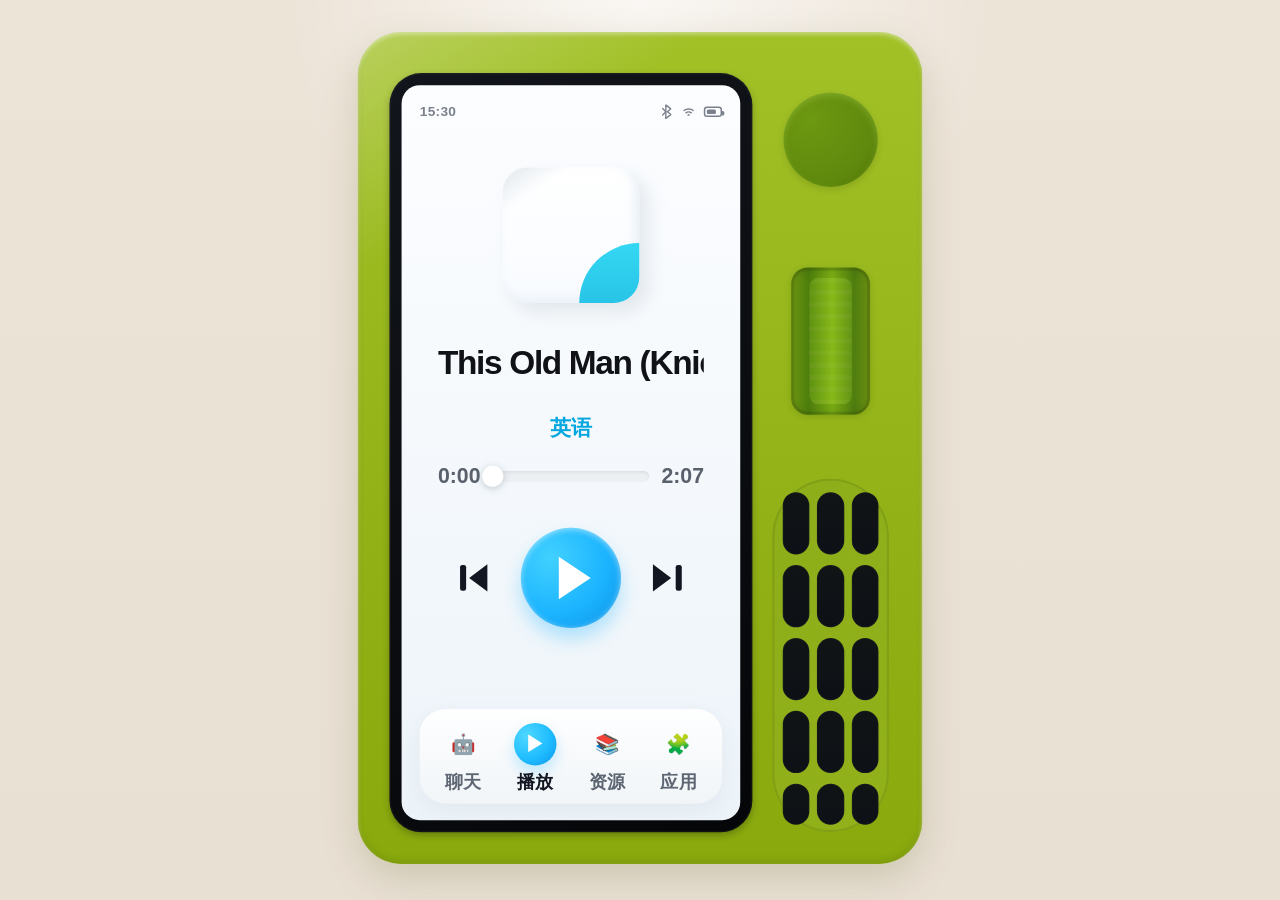
==== index.html @ 91a4bfaa "Initial static demo site" ====
<!DOCTYPE html>
<html lang="zh-CN">
  <head>
    <meta charset="UTF-8" />
    <meta name="viewport" content="width=device-width, initial-scale=1.0" />
    <title>熏听机交互原型</title>
    <link rel="stylesheet" href="./styles.css" />
  </head>
  <body>
    <main class="page-shell">
      <section class="scene">
        <div class="device-stage" id="deviceStage">
          <div class="device" id="deviceFrame" aria-label="熏听机硬件原型">
            <div class="screen-bezel">
              <div class="screen">
                <header class="status-bar" aria-label="设备状态栏">
                  <div class="status-group left">
                    <span class="status-time">15:30</span>
                  </div>
                  <div class="status-group right">
                    <span class="status-icon status-bluetooth" aria-hidden="true">
                      <svg viewBox="0 0 16 20" role="presentation" focusable="false">
                        <path d="M6 1 L12.5 6.2 L8.2 10 L12.5 13.8 L6 19 Z" />
                        <path d="M6 10 L1.8 5.8" />
                        <path d="M6 10 L1.8 14.2" />
                      </svg>
                    </span>
                    <span class="status-icon status-wifi" aria-hidden="true">
                      <svg viewBox="0 0 16 20" role="presentation" focusable="false">
                        <path d="M2 8.5 C5 5.8 11 5.8 14 8.5" />
                        <path d="M4.5 11.5 C6.3 9.9 9.7 9.9 11.5 11.5" />
                        <path d="M7.2 14.4 C7.7 14.0 8.3 14.0 8.8 14.4" />
                      </svg>
                    </span>
                    <span class="status-icon status-battery" aria-hidden="true">
                      <span class="battery-level"></span>
                    </span>
                  </div>
                </header>
                <span id="lockState" hidden aria-hidden="true"></span>
                <span id="volumeState" hidden aria-hidden="true"></span>

                <section class="app-page is-active" data-page="play">
                  <button class="play-back-btn" id="playBackBtn" aria-label="返回上一页" hidden>‹</button>
                  <div class="album-card">
                    <div class="album-art">
                      <span class="album-accent"></span>
                    </div>
                    <div class="track-title-window" id="trackTitleWindow">
                      <div class="track-title-rail" id="trackTitleRail">
                        <h1 class="track-title" id="trackTitle">Disney Children's Favorites Songs Vol. 1</h1>
                      </div>
                    </div>
                    <p class="album-lang" id="trackLang">英语</p>
                  </div>

                  <div class="progress-wrap">
                    <span id="currentTime">0:42</span>
                    <div class="progress-track" id="progressTrack" aria-label="播放进度">
                      <div class="progress-fill" id="progressFill"></div>
                      <button class="progress-thumb" id="progressThumb" aria-label="调整进度"></button>
                    </div>
                    <span id="totalTime">3:45</span>
                  </div>

                  <div class="playback-controls">
                    <button class="icon-btn" id="prevBtn" aria-label="上一首">
                      <span></span>
                    </button>
                    <button class="play-btn" id="playBtn" aria-label="播放或暂停">
                      <span class="play-icon"></span>
                    </button>
                    <button class="icon-btn next" id="nextBtn" aria-label="下一首">
                      <span></span>
                    </button>
                  </div>
                </section>

                <section class="app-page" data-page="chat">
                  <div class="panel-card chat-card">
                    <div class="robot-badge">AI</div>
                    <h2>聊天陪伴</h2>
                    <p>按下右上角旋钮可一键锁定儿童操作，家长可以通过聊天页快速下发播放指令。</p>
                    <div class="chat-bubbles">
                      <div class="bubble is-user">播放英文儿歌</div>
                      <div class="bubble is-ai">已切换到英语磨耳朵歌单。</div>
                      <div class="bubble is-user">音量降低一点</div>
                      <div class="bubble is-ai">音量已调整到 68%。</div>
                    </div>
                  </div>
                </section>

                <section class="app-page" data-page="resource">
                  <div class="resource-page">
                    <div class="resource-page-inner">
                      <header class="resource-header">
                        <button class="resource-search resource-search-trigger" id="resourceSearchTrigger" aria-label="进入搜索资源页面">
                          <span class="resource-search-icon">⌕</span>
                          <span class="resource-search-placeholder">搜索资源名称</span>
                        </button>
                      </header>

                      <div class="resource-tabs">
                        <button class="resource-tab" data-resource-tab="general">通识</button>
                        <button class="resource-tab is-active" data-resource-tab="english">英语</button>
                      </div>

                      <div class="resource-filters">
                        <div class="resource-age-picker">
                          <button class="resource-filter age" id="ageFilterBtn">3-6岁▼</button>
                          <div class="age-dropdown" id="ageDropdown">
                            <button class="age-option" data-age-range="0-3岁">0-3岁</button>
                            <button class="age-option is-active" data-age-range="3-6岁">3-6岁</button>
                            <button class="age-option" data-age-range="6-9岁">6-9岁</button>
                            <button class="age-option" data-age-range="9-12岁">9-12岁</button>
                            <button class="age-option" data-age-range="12岁以上">12岁以上</button>
                          </div>
                        </div>
                        <button class="resource-filter discover" id="discoverFilterBtn">✧ 筛选发现</button>
                      </div>

                      <div class="resource-grid" id="resourceGrid"></div>
                    </div>
                    <section class="filter-sheet" id="filterSheet" aria-label="高级筛选页面">
                      <header class="filter-sheet-header">
                        <button class="filter-back" id="filterBackBtn" aria-label="返回资源页">‹</button>
                        <h3>高级筛选</h3>
                      </header>
                      <div class="filter-sheet-body">
                        <div class="filter-group-tabs" id="filterGroupTabs"></div>
                        <div class="filter-options-panel">
                          <h4 id="filterGroupTitle">时长</h4>
                          <div class="filter-option-list" id="filterOptionList"></div>
                        </div>
                      </div>
                      <button class="filter-confirm-btn" id="filterConfirmBtn">确定筛选</button>
                    </section>
                    <section class="filter-results-page" id="filterResultsPage" aria-label="筛选结果页面">
                      <header class="filter-results-header">
                        <button class="filter-back" id="filterResultsBackBtn" aria-label="返回高级筛选">‹</button>
                        <h3>筛选结果</h3>
                      </header>
                      <div class="filter-results-tags" id="filterResultsTags"></div>
                      <div class="resource-grid filter-results-grid" id="filterResultsGrid"></div>
                    </section>
                  </div>
                </section>

                <section class="app-page" data-page="resource-search">
                  <div class="resource-search-page">
                    <header class="resource-search-header">
                      <button class="detail-back-btn" id="searchPageBackBtn" aria-label="退出搜索">‹</button>
                      <label class="resource-search search-page-field" id="searchFieldBtn" aria-label="点击输入搜索内容">
                        <span class="resource-search-icon">⌕</span>
                        <input
                          type="text"
                          id="resourceSearchInput"
                          class="resource-search-input"
                          placeholder="搜索资源名称"
                          autocomplete="off"
                        />
                      </label>
                    </header>

                    <div class="search-results-head">
                      <div class="search-results-meta" id="searchResultsMeta">请输入资源关键词后点击搜索</div>
                      <button class="search-history-clear" id="searchHistoryClearBtn" aria-label="清空搜索历史">🗑</button>
                    </div>
                    <div class="search-history" id="searchHistoryList"></div>
                    <div class="resource-grid search-results-grid" id="searchResultsGrid"></div>

                    <div class="search-keyboard" id="searchKeyboard" hidden>
                      <div class="keyboard-top">
                        <div class="keyboard-row">
                          <button class="keyboard-key" data-key="q">q</button>
                          <button class="keyboard-key" data-key="w">w</button>
                          <button class="keyboard-key" data-key="e">e</button>
                          <button class="keyboard-key" data-key="r">r</button>
                          <button class="keyboard-key" data-key="t">t</button>
                          <button class="keyboard-key" data-key="y">y</button>
                          <button class="keyboard-key" data-key="u">u</button>
                          <button class="keyboard-key" data-key="i">i</button>
                          <button class="keyboard-key" data-key="o">o</button>
                          <button class="keyboard-key" data-key="p">p</button>
                        </div>
                        <div class="keyboard-row">
                          <button class="keyboard-key" data-key="a">a</button>
                          <button class="keyboard-key" data-key="s">s</button>
                          <button class="keyboard-key" data-key="d">d</button>
                          <button class="keyboard-key" data-key="f">f</button>
                          <button class="keyboard-key" data-key="g">g</button>
                          <button class="keyboard-key" data-key="h">h</button>
                          <button class="keyboard-key" data-key="j">j</button>
                          <button class="keyboard-key" data-key="k">k</button>
                          <button class="keyboard-key" data-key="l">l</button>
                        </div>
                        <div class="keyboard-row">
                          <button class="keyboard-key wide" data-key="z">z</button>
                          <button class="keyboard-key" data-key="x">x</button>
                          <button class="keyboard-key" data-key="c">c</button>
                          <button class="keyboard-key" data-key="v">v</button>
                          <button class="keyboard-key" data-key="b">b</button>
                          <button class="keyboard-key" data-key="n">n</button>
                          <button class="keyboard-key" data-key="m">m</button>
                          <button class="keyboard-key action" data-key="backspace">⌫</button>
                        </div>
                      </div>
                      <div class="keyboard-bottom">
                        <div class="keyboard-row bottom">
                          <button class="keyboard-key action wide" data-key="space">空格</button>
                          <button class="keyboard-key search-action" id="searchSubmitBtn">搜索</button>
                        </div>
                      </div>
                    </div>
                  </div>
                </section>

                <section class="app-page" data-page="album-detail">
                  <div class="album-detail-page">
                    <header class="album-detail-header">
                      <button class="detail-back-btn" id="detailBackBtn" aria-label="返回资源列表">‹</button>
                      <div class="album-detail-heading">
                        <p class="album-detail-eyebrow">资源详情</p>
                        <h2 id="detailAlbumTitle">专辑名称</h2>
                      </div>
                    </header>

                    <div class="album-detail-hero">
                      <div class="album-detail-cover" id="detailAlbumCover">
                        <span class="tile-accent"></span>
                      </div>
                      <div class="album-detail-summary">
                        <p class="album-detail-desc" id="detailAlbumDesc">专辑简介</p>
                        <button class="album-detail-expand" id="detailDescExpandBtn" aria-label="展开完整介绍">▾</button>
                      </div>
                    </div>

                    <div class="album-detail-tags" id="detailAlbumTags"></div>

                    <div class="album-detail-desc-modal" id="detailDescModal" hidden>
                      <div class="album-detail-desc-card">
                        <h3>完整介绍</h3>
                        <p class="album-detail-desc-full" id="detailAlbumDescFull">专辑简介</p>
                        <div class="album-detail-desc-actions">
                          <button class="album-detail-collapse" id="detailDescCollapseBtn">收起</button>
                        </div>
                      </div>
                    </div>

                    <div class="lesson-section">
                      <div class="lesson-section-head">
                        <h3>课时列表</h3>
                        <span id="detailLessonCount">0 节</span>
                      </div>
                      <div class="lesson-list" id="lessonList"></div>
                    </div>
                  </div>
                </section>

                <section class="app-page" data-page="apps">
                  <div class="panel-card app-grid-card">
                    <h2>应用中心</h2>
                    <div class="app-grid">
                      <article>
                        <strong>定时关闭</strong>
                        <span>睡前 30 分钟</span>
                      </article>
                      <article>
                        <strong>蓝牙</strong>
                        <span>已连接耳机</span>
                      </article>
                      <article>
                        <strong>护耳模式</strong>
                        <span>最高 70% 音量</span>
                      </article>
                      <article>
                        <strong>学习计划</strong>
                        <span>今日已完成 24 分钟</span>
                      </article>
                    </div>
                  </div>
                </section>

                <section class="lock-layer" id="lockLayer" aria-label="童锁模式" hidden>
                  <div class="lock-home" id="lockHome">
                    <div class="lock-time-block">
                      <p class="lock-clock" id="lockClock">18:54</p>
                      <p class="lock-date" id="lockDate">03/30 周一</p>
                    </div>
                    <div class="lock-track-block">
                      <p class="lock-track-label">正在熏听</p>
                      <h2 class="lock-track-title" id="lockTrackTitle">Disney Children's Favorites Songs Vol. 1</h2>
                    </div>
                    <div class="lock-bottom-block" id="lockSwipeZone">
                      <div class="lock-action-row">
                        <button class="lock-action emergency" id="emergencyLockBtn" aria-label="紧急呼叫提示">
                          <span class="lock-action-icon">SOS</span>
                        </button>
                        <div class="lock-center-hint">
                          <span class="lock-chevron">⌃</span>
                          <span class="lock-center-text">熏陶中</span>
                          <span class="lock-center-subtext">家长上滑解锁</span>
                        </div>
                        <button class="lock-action settings" id="settingsLockBtn" aria-label="系统设置提示">
                          <span class="lock-action-icon">⚙</span>
                        </button>
                      </div>
                    </div>
                  </div>

                  <div class="lock-modal" id="lockNoticeModal" hidden>
                    <div class="lock-modal-card">
                      <h3 class="lock-modal-title" id="lockNoticeTitle">提示</h3>
                      <p class="lock-modal-text" id="lockNoticeText">为了避免误触，请长按按钮进入。</p>
                      <button class="lock-modal-btn" id="lockNoticeConfirmBtn">好的</button>
                    </div>
                  </div>

                  <div class="lock-modal" id="unlockGuideModal" hidden>
                    <div class="lock-modal-card">
                      <h3 class="lock-modal-title">提示</h3>
                      <p class="lock-modal-text">为了避免误触，请先完成家长手势解锁。</p>
                      <button class="lock-modal-btn" id="unlockGuideConfirmBtn">好的</button>
                    </div>
                  </div>

                  <div class="gesture-panel" id="gesturePanel" hidden>
                    <div class="gesture-panel-head">
                      <p class="gesture-status" id="gestureStatus">请绘制解锁手势</p>
                    </div>
                    <div class="gesture-grid-wrap" id="gestureGridWrap">
                      <svg class="gesture-lines" id="gestureLines" viewBox="0 0 300 300" preserveAspectRatio="none" aria-hidden="true"></svg>
                      <div class="gesture-grid" id="gestureGrid">
                        <button class="gesture-dot" data-dot="1" aria-label="手势点 1"></button>
                        <button class="gesture-dot" data-dot="2" aria-label="手势点 2"></button>
                        <button class="gesture-dot" data-dot="3" aria-label="手势点 3"></button>
                        <button class="gesture-dot" data-dot="4" aria-label="手势点 4"></button>
                        <button class="gesture-dot" data-dot="5" aria-label="手势点 5"></button>
                        <button class="gesture-dot" data-dot="6" aria-label="手势点 6"></button>
                        <button class="gesture-dot" data-dot="7" aria-label="手势点 7"></button>
                        <button class="gesture-dot" data-dot="8" aria-label="手势点 8"></button>
                        <button class="gesture-dot" data-dot="9" aria-label="手势点 9"></button>
                      </div>
                    </div>
                  </div>

                  <section class="service-page" id="emergencyPage" hidden>
                    <header class="service-page-header">
                      <button class="service-back" data-service-back="home" aria-label="返回童锁主页">‹</button>
                      <h3>紧急服务</h3>
                    </header>
                    <div class="service-list">
                      <button class="service-item emergency-item" id="babyInfoEntry">
                        <span class="service-icon emergency-card">
                          <svg viewBox="0 0 48 48" aria-hidden="true">
                            <rect x="8" y="10" width="32" height="28" rx="5"></rect>
                            <circle cx="18" cy="22" r="4"></circle>
                            <path d="M14 31c1.8-4.3 7.2-4.3 9 0"></path>
                            <path d="M28 18h8"></path>
                            <path d="M28 24h8"></path>
                            <path d="M28 30h6"></path>
                          </svg>
                        </span>
                        <span>宝宝信息卡</span>
                      </button>
                      <button class="service-item emergency-item">
                        <span class="service-icon emergency-siren">
                          <svg viewBox="0 0 48 48" aria-hidden="true">
                            <path d="M16 31.5h16"></path>
                            <path d="M18.5 31.5v-8.5c0-4 2.4-7 5.5-7s5.5 3 5.5 7v8.5"></path>
                            <path d="M21 36c.9 1.4 2 2 3 2s2.1-.6 3-2"></path>
                            <path d="M13 20c1.8-1.7 2.8-3 3.2-4.7"></path>
                            <path d="M35 20c-1.8-1.7-2.8-3-3.2-4.7"></path>
                            <path d="M18 12.5c.8-1.4 1.4-2.5 1.5-4"></path>
                            <path d="M30 12.5c-.8-1.4-1.4-2.5-1.5-4"></path>
                          </svg>
                        </span>
                        <span>播报警报声</span>
                      </button>
                      <button class="service-item emergency-item">
                        <span class="service-icon emergency-sos">
                          <svg viewBox="0 0 48 48" aria-hidden="true">
                            <path d="M15 18c2.3-2.6 5.5-4.1 9-4.1s6.7 1.5 9 4.1"></path>
                            <path d="M11 13c3.3-3.7 7.8-5.8 13-5.8S33.7 9.3 37 13"></path>
                            <path d="M14.5 34h19"></path>
                            <path d="M17.5 29h13"></path>
                            <text x="24" y="31.5" text-anchor="middle">SOS</text>
                          </svg>
                        </span>
                        <span>紧急呼叫</span>
                      </button>
                    </div>
                  </section>

                  <section class="service-page" id="babyInfoPage" hidden>
                    <header class="service-page-header">
                      <button class="service-back" data-service-back="emergency" aria-label="返回紧急服务">‹</button>
                      <h3>宝宝信息卡</h3>
                    </header>
                    <div class="baby-card">
                      <div class="baby-avatar">
                        <span class="baby-hair"></span>
                        <span class="baby-face"></span>
                      </div>
                      <div class="baby-info-list">
                        <div class="baby-info-item">
                          <span class="baby-info-label">宝宝生日</span>
                          <strong>2021/08/16</strong>
                        </div>
                        <div class="baby-info-item">
                          <span class="baby-info-label">家庭住址</span>
                          <strong>上海市浦东新区锦绣路 188 号</strong>
                        </div>
                        <div class="baby-info-item">
                          <span class="baby-info-label">紧急联系人</span>
                          <strong>妈妈 138-0000-1122</strong>
                        </div>
                      </div>
                    </div>
                  </section>

                  <section class="service-page" id="settingsPage" hidden>
                    <header class="service-page-header">
                      <button class="service-back" data-service-back="home" aria-label="返回童锁主页">‹</button>
                      <h3>设置服务</h3>
                    </header>
                    <div class="service-list settings-list">
                      <button class="service-item settings-item">
                        <span class="service-icon settings-wifi is-solid">
                          <svg viewBox="0 0 1171 1024" aria-hidden="true">
                            <path d="M597.61917317 848.20501302q-10.02832031 0-46.73583984-36.9t-36.64248047-46.92919922q0-16.07080078 31.37080078-27.12832031t52.00751953-11.05664063 52.00664063 11.05664063 31.37167969 27.12832031q0 10.02832031-36.64248047 46.92919922t-46.73583985 36.9zM733.19661458 712.11165364q-1.02832031 0-20.05664063-12.53583984t-50.97919921-25.13496094-64.54248047-12.53583984-64.54335938 12.53583984-50.72167968 25.13496094-20.31328125 12.53583984q-9.06503906 0-46.92919922-37.67080078t-37.92832032-46.73583984q0-6.55664063 5.01416016-11.57167969 39.15-38.7 98.42167969-60.75t117-22.11416016 117 22.11416016 98.42167969 60.75q5.01416016 5.01416016 5.01416015 11.57167969 0 9.06416016-37.92919922 46.73583984t-46.92832031 37.67080078z m137.12167969-136.60664062q-5.52832031 0-11.57167969-3.98583985-68.27167969-52.71416016-126.57832031-77.59335937T597.55501302 469.04749349q-42.68583984 0-85.62919922 11.05664062t-74.82832031 26.61503906-57.02167969 31.11416016-39.66416016 26.61416016-15.55664062 11.05664062q-8.55 0-46.22167969-37.67080078t-37.67167969-46.73583984q0-6.04248047 5.01416016-11.05664063 66.27832031-66.27832031 160.71503906-102.98583984t190.86328125-36.64335938 190.86503906 36.64335938 160.71416016 102.98583984q5.01416016 5.01416016 5.01416016 11.05664063 0 9.06416016-37.67167969 46.73583984t-46.22167969 37.67167969z m136.09248047-136.09335938q-5.52832031 0-11.05664063-4.5-89.87167969-78.87832031-186.55664062-118.8T597.61829427 276.19173177 386.44085286 316.11165364 199.88333333 434.91165364q-5.52832031 4.5-11.05664063 4.5-8.55087891 0-46.47919921-37.67080078t-37.92832032-46.73583984q0-6.55664063 5.01416016-11.57167969 93.92167969-93.40751953 223.52167969-144.64248047T597.61917317 147.55501302t264.66416016 51.23583984 223.52167969 144.64248047q5.01416016 5.01416016 5.01416015 11.57167969 0 9.06416016-37.92832031 46.73583984t-46.47919922 37.67080078z"></path>
                          </svg>
                        </span>
                        <span>网络设置</span>
                      </button>
                      <button class="service-item settings-item">
                        <span class="service-icon settings-cellular is-solid">
                          <svg viewBox="0 0 1024 1024" aria-hidden="true">
                            <path d="M796.444444 398.222222v398.222222h-113.777777V0l283.704889 396.288zM225.507556 570.766222L227.555556 227.555556h113.777777v796.444444l-284.444444-453.233778h168.391111zM227.555556 0h113.777777v113.777778H227.555556V0z m568.888888 1024h-113.777777v-113.777778h113.777777v113.777778z"></path>
                          </svg>
                        </span>
                        <span>蜂窝网络</span>
                      </button>
                      <button class="service-item settings-item">
                        <span class="service-icon settings-upgrade is-solid">
                          <svg viewBox="0 0 1024 1024" aria-hidden="true">
                            <path d="M1008.64 513.024H772.096l-6.144 104.448c0 12.288-10.24 22.528-22.528 22.528H280.576c-12.288 0-22.528-10.24-22.528-23.552L256 513.024H16.384l-7.168-6.144c-6.144-5.12-9.216-12.288-9.216-20.48s3.072-15.36 9.216-19.456L491.52 8.192c5.12-5.12 12.288-8.192 20.48-8.192s15.36 3.072 20.48 8.192l483.328 458.752c11.264 10.24 11.264 28.672 0 38.912l-7.168 7.168zM257.024 768c0-34.816 28.672-63.488 63.488-63.488h385.024c34.816 0 63.488 28.672 63.488 63.488 0 34.816-28.672 63.488-63.488 63.488H320.512c-34.816 0-63.488-28.672-63.488-63.488z m62.464 192.512c0-34.816 30.72-63.488 68.608-63.488h245.76c37.888 0 68.608 28.672 68.608 63.488 0 34.816-30.72 63.488-68.608 63.488H389.12c-37.888 0-69.632-28.672-69.632-63.488z"></path>
                          </svg>
                        </span>
                        <span>设备升级</span>
                      </button>
                      <button class="service-item settings-item">
                        <span class="service-icon settings-about is-solid">
                          <svg viewBox="0 0 1024 1024" aria-hidden="true">
                            <path d="M511.957333 85.930667c-235.648 0-426.666667 191.018667-426.666666 426.666666s191.018667 426.666667 426.666666 426.666667 426.666667-191.018667 426.666667-426.666667-191.018667-426.666667-426.666667-426.666666z m0 213.333333a42.666667 42.666667 0 1 1 0 85.333333 42.666667 42.666667 0 0 1 0-85.333333z m-42.666666 128h42.666666a42.069333 42.069333 0 0 1 41.344 50.688l-32 162.645333h33.322667a42.666667 42.666667 0 0 1 0 85.333334h-42.666667c-50.474667 0-85.888-43.818667-75.989333-93.354667l25.301333-122.624c-19.328-4.096-34.645333-19.456-34.645333-40.021333a42.666667 42.666667 0 0 1 42.666667-42.666667z"></path>
                          </svg>
                        </span>
                        <span>关于设备</span>
                      </button>
                      <button class="service-item settings-item">
                        <span class="service-icon settings-support is-solid">
                          <svg viewBox="0 0 1025 1024" aria-hidden="true">
                            <path d="M510.257495 178.265522c-139.235408 0-252.099739 110.566324-252.099739 246.948723 0 136.3784 112.864331 246.944723 252.099739 246.944723 139.231408 0 252.095739-110.566324 252.095739-246.944723C762.298233 288.831846 649.488903 178.265522 510.257495 178.265522L510.257495 178.265522 510.257495 178.265522zM219.135642 520.048524 219.135642 292.026856c-3.191009 0-6.381019 0.111-9.462028 0.389001C261.347766 180.221528 376.395103 102.070299 510.257495 102.070299c133.858392 0 248.959729 78.151229 300.577881 190.345558-3.135009-0.222001-6.270018-0.389001-9.461028-0.389001l0 228.022668c64.270188 0 116.448341-51.05815 116.448341-113.983334 0-42.772125-24.072071-80.001234-59.622175-99.542292C808.149368 165.387485 671.489967 64.055188 510.257495 64.055188c-161.236472 0-297.840873 101.332297-347.948019 242.46771-35.550104 19.485057-59.623175 56.770166-59.623175 99.486291C102.686301 468.990374 154.809454 520.048524 219.135642 520.048524L219.135642 520.048524 219.135642 520.048524zM761.794232 650.771907c-65.893193 60.242176-154.292452 97.133285-251.535737 97.133285-97.077284 0-185.365543-36.724108-251.203736-96.795284C141.261414 710.454081 63.891187 816.207391 63.891187 959.807812l895.752624 0C959.643811 815.92939 880.872581 710.06208 761.794232 650.771907L761.794232 650.771907 761.794232 650.771907zM761.794232 650.771907" />
                          </svg>
                        </span>
                        <span>联系客服</span>
                      </button>
                    </div>
                  </section>
                </section>

                <nav class="bottom-nav" aria-label="底部导航">
                  <button class="nav-item" data-nav="chat">
                    <span class="nav-icon">🤖</span>
                    <span>聊天</span>
                  </button>
                  <button class="nav-item is-active" data-nav="play">
                    <span class="nav-icon play-disc">▶</span>
                    <span>播放</span>
                  </button>
                  <button class="nav-item" data-nav="resource">
                    <span class="nav-icon">📚</span>
                    <span>资源</span>
                  </button>
                  <button class="nav-item" data-nav="apps">
                    <span class="nav-icon">🧩</span>
                    <span>应用</span>
                  </button>
                </nav>
              </div>
            </div>

            <aside class="hardware-strip" aria-label="硬件控制区">
              <button class="hardware-knob" id="lockKnob" aria-label="童锁旋钮"></button>
              <button class="hardware-wheel" id="scrollWheel" aria-label="滚轮切换"></button>
              <div class="speaker">
                <div class="speaker-slot"></div>
                <div class="speaker-slot"></div>
                <div class="speaker-slot"></div>
                <div class="speaker-slot"></div>
                <div class="speaker-slot"></div>
                <div class="speaker-slot"></div>
                <div class="speaker-slot"></div>
                <div class="speaker-slot"></div>
                <div class="speaker-slot"></div>
                <div class="speaker-slot"></div>
                <div class="speaker-slot"></div>
                <div class="speaker-slot"></div>
                <div class="speaker-slot"></div>
                <div class="speaker-slot"></div>
                <div class="speaker-slot"></div>
              </div>
            </aside>
          </div>
        </div>
      </section>
    </main>

    <script src="./catalog-data.js"></script>
    <script src="./cover-manifest.js"></script>
    <script src="./audio-manifest.js"></script>
    <script src="./script.js"></script>
  </body>
</html>
---- styles.css ----
:root {
  --bg: #e9e0d4;
  --shell: #98b820;
  --shell-deep: #73900c;
  --shell-shadow: #7c9411;
  --screen-black: #0f1116;
  --panel: #f5f9fc;
  --text: #101218;
  --muted: #7b818c;
  --line: #dde4ec;
  --blue: #1cb4ff;
  --blue-deep: #0a92e5;
  --tab: #f1f4f7;
}

* {
  box-sizing: border-box;
}

body {
  margin: 0;
  min-height: 100vh;
  display: grid;
  place-items: center;
  background:
    radial-gradient(circle at top, rgba(255, 255, 255, 0.7), transparent 32%),
    linear-gradient(180deg, #ede4d8 0%, var(--bg) 100%);
  font-family: "Avenir Next", "PingFang SC", "Noto Sans SC", sans-serif;
  color: var(--text);
}

.page-shell {
  width: min(100%, 1320px);
  padding: 32px;
}

.scene {
  display: grid;
  place-items: center;
  min-height: calc(100vh - 64px);
}

.device-stage {
  display: flex;
  justify-content: center;
  align-items: flex-start;
  overflow: visible;
}

.device {
  position: relative;
  width: min(88vw, 980px);
  aspect-ratio: 0.89;
  border-radius: 58px;
  background:
    linear-gradient(145deg, rgba(255, 255, 255, 0.25), transparent 20%),
    linear-gradient(180deg, #a2c127 0%, #91b116 60%, #89a90d 100%);
  box-shadow:
    inset 0 3px 6px rgba(255, 255, 255, 0.45),
    inset 0 -5px 8px rgba(64, 83, 7, 0.18),
    0 18px 50px rgba(88, 96, 33, 0.2);
  display: grid;
  grid-template-columns: minmax(0, 1fr) 158px;
  gap: 24px;
  padding: 54px 42px 42px 42px;
  transform-origin: top center;
}

.screen-bezel {
  border-radius: 42px;
  background:
    linear-gradient(145deg, #12151b 0%, #050608 100%);
  padding: 16px;
  box-shadow:
    inset 0 0 0 2px rgba(255, 255, 255, 0.04),
    0 4px 10px rgba(0, 0, 0, 0.25);
}

.screen {
  position: relative;
  overflow: hidden;
  height: 100%;
  border-radius: 24px;
  background: linear-gradient(180deg, #fcfdff 0%, #edf4f9 100%);
  padding: 0;
}

.status-bar {
  position: absolute;
  left: 24px;
  right: 24px;
  top: 24px;
  z-index: 3;
  display: flex;
  justify-content: space-between;
  align-items: center;
  font-size: 20px;
}

.status-group {
  display: flex;
  align-items: center;
  gap: 12px;
}

.status-time {
  color: #7b818c;
  font-size: 18px;
  font-weight: 700;
  letter-spacing: 0.02em;
}

.status-icon {
  position: relative;
  display: inline-block;
  color: #7b818c;
}

.status-wifi {
  width: 16px;
  height: 20px;
}

.status-wifi svg {
  position: absolute;
  inset: 0;
  width: 100%;
  height: 100%;
}

.status-wifi path {
  fill: none;
  stroke: currentColor;
  stroke-width: 1.8;
  stroke-linecap: round;
  stroke-linejoin: round;
}

.status-bluetooth {
  width: 16px;
  height: 20px;
}

.status-bluetooth svg {
  position: absolute;
  inset: 0;
  width: 100%;
  height: 100%;
}

.status-bluetooth path {
  fill: none;
  stroke: currentColor;
  stroke-width: 1.8;
  stroke-linecap: round;
  stroke-linejoin: round;
}

.status-battery {
  width: 24px;
  height: 14px;
  border-radius: 4px;
  border: 2px solid currentColor;
}

.status-battery::after {
  content: "";
  position: absolute;
  right: -5px;
  top: 4px;
  width: 3px;
  height: 6px;
  border-radius: 0 2px 2px 0;
  background: currentColor;
}

.battery-level {
  position: absolute;
  left: 2px;
  top: 2px;
  width: 12px;
  height: 6px;
  border-radius: 2px;
  background: currentColor;
}

.app-page {
  position: absolute;
  left: 24px;
  right: 24px;
  top: 90px;
  bottom: 126px;
  display: none;
  height: auto;
  overflow: hidden;
}

.app-page.is-active {
  display: block;
}

.app-page[data-page="resource-search"] {
  left: 0;
  right: 0;
  bottom: 0;
}

.lock-layer {
  position: absolute;
  inset: 0;
  z-index: 7;
  background: linear-gradient(180deg, #fcfdff 0%, #edf4f9 100%);
}

.lock-layer [hidden] {
  display: none !important;
}

.lock-home,
.gesture-panel {
  position: absolute;
  left: 24px;
  right: 24px;
  top: 90px;
  bottom: 24px;
}

.lock-home {
  display: grid;
  grid-template-rows: 40% 30% 30%;
  text-align: center;
}

.lock-time-block,
.lock-track-block,
.lock-bottom-block {
  display: flex;
  align-items: center;
  justify-content: center;
  flex-direction: column;
}

.lock-clock {
  margin: 0;
  font-size: 92px;
  line-height: 1;
  font-weight: 800;
  letter-spacing: -0.05em;
}

.lock-date {
  margin: 12px 0 0;
  font-size: 34px;
  font-weight: 700;
  color: #5c6572;
}

.lock-track-label {
  margin: 0 0 12px;
  font-size: 24px;
  color: #7b818c;
  font-weight: 700;
}

.lock-track-title {
  margin: 0;
  width: 80%;
  font-size: 38px;
  line-height: 1.18;
  font-weight: 800;
  letter-spacing: -0.04em;
}

.lock-bottom-block {
  justify-content: flex-end;
  padding-bottom: 34px;
}

.lock-action-row {
  width: 100%;
  display: grid;
  grid-template-columns: 112px 1fr 112px;
  align-items: end;
}

.lock-action {
  width: 100px;
  height: 100px;
  border: 0;
  border-radius: 50%;
  justify-self: center;
  display: grid;
  place-items: center;
  box-shadow: 0 12px 24px rgba(143, 157, 176, 0.24);
}

.lock-action.emergency {
  background: radial-gradient(circle at 35% 35%, #ff6d6d 0%, #ff4646 70%, #d93232 100%);
  color: #fff;
}

.lock-action.settings {
  background: radial-gradient(circle at 35% 35%, #f1f5ff 0%, #dfe8ff 72%, #cfd9ff 100%);
  color: #6880b5;
}

.lock-action-icon {
  font-size: 44px;
  font-weight: 900;
  line-height: 1;
}

.lock-action.emergency .lock-action-icon {
  font-size: 30px;
  letter-spacing: 0.04em;
}

.lock-center-hint {
  display: flex;
  flex-direction: column;
  align-items: center;
  justify-content: flex-end;
  gap: 4px;
  padding-bottom: 8px;
}

.lock-chevron {
  font-size: 34px;
  line-height: 1;
  color: #788392;
}

.lock-center-text {
  font-size: 28px;
  font-weight: 800;
}

.lock-center-subtext {
  font-size: 18px;
  color: #7b818c;
  font-weight: 700;
}

.lock-modal {
  position: absolute;
  inset: 0;
  z-index: 8;
  display: grid;
  place-items: center;
  background: rgba(245, 249, 252, 0.84);
  padding: 90px 32px 32px;
}

.lock-modal-card {
  width: 100%;
  border-radius: 34px;
  background: linear-gradient(180deg, rgba(255, 255, 255, 0.98), rgba(242, 246, 250, 0.98));
  box-shadow:
    0 18px 36px rgba(158, 171, 186, 0.26),
    inset 0 1px 0 rgba(255, 255, 255, 0.95);
  padding: 38px 28px 28px;
  text-align: center;
}

.lock-modal-title {
  margin: 0 0 18px;
  font-size: 40px;
  font-weight: 800;
}

.lock-modal-text {
  margin: 0;
  font-size: 28px;
  line-height: 1.45;
  font-weight: 700;
  color: #1e2430;
}

.lock-modal-btn {
  margin-top: 28px;
  width: 100%;
  height: 76px;
  border: 0;
  border-radius: 999px;
  background: linear-gradient(180deg, #f4e018 0%, #e0c500 100%);
  color: #121920;
  font-family: inherit;
  font-size: 34px;
  font-weight: 900;
  box-shadow: 0 12px 20px rgba(217, 190, 42, 0.26);
}

.gesture-panel {
  z-index: 8;
  display: grid;
  grid-template-rows: auto 1fr;
  align-items: center;
  justify-items: center;
}

.gesture-panel-head {
  padding-top: 12px;
}

.gesture-status {
  margin: 0;
  min-height: 50px;
  font-size: 34px;
  font-weight: 800;
  color: #1f2731;
}

.gesture-status.is-error {
  color: #ea4040;
}

.gesture-status.is-success {
  color: #2ea857;
}

.gesture-grid-wrap {
  position: relative;
  width: 84%;
  aspect-ratio: 1;
  touch-action: none;
}

.gesture-lines {
  position: absolute;
  inset: 0;
  width: 100%;
  height: 100%;
  pointer-events: none;
}

.gesture-lines polyline {
  fill: none;
  stroke: #2a8de9;
  stroke-width: 10;
  stroke-linecap: round;
  stroke-linejoin: round;
}

.gesture-grid-wrap.is-error .gesture-lines polyline {
  stroke: #ea4040;
}

.gesture-grid-wrap.is-success .gesture-lines polyline {
  stroke: #2ea857;
}

.gesture-grid {
  position: absolute;
  inset: 0;
  display: grid;
  grid-template-columns: repeat(3, 1fr);
  gap: 16%;
  padding: 8%;
  touch-action: none;
}

.gesture-dot {
  width: 100%;
  aspect-ratio: 1;
  border-radius: 50%;
  border: 18px solid #2d3956;
  background: #f5f9ff;
  box-shadow: inset 0 0 0 6px rgba(255, 255, 255, 0.45);
}

.gesture-dot.is-active {
  border-color: #2a8de9;
  background: #dfefff;
}

.gesture-grid-wrap.is-error .gesture-dot.is-active {
  border-color: #ea4040;
  background: #ffe0e0;
}

.gesture-grid-wrap.is-success .gesture-dot.is-active {
  border-color: #2ea857;
  background: #def7e5;
}

.service-page {
  position: absolute;
  left: 24px;
  right: 24px;
  top: 90px;
  bottom: 24px;
  z-index: 8;
  overflow-y: auto;
  scrollbar-width: none;
}

.service-page::-webkit-scrollbar {
  display: none;
}

.service-page-header {
  display: flex;
  align-items: center;
  gap: 18px;
  margin-bottom: 24px;
}

.service-page-header h3 {
  margin: 0;
  font-size: 56px;
  line-height: 1;
  font-weight: 900;
  letter-spacing: -0.05em;
}

.service-back {
  width: 54px;
  height: 54px;
  border: 0;
  border-radius: 18px;
  background: rgba(17, 24, 34, 0.06);
  color: #1f2731;
  font-size: 48px;
  line-height: 1;
}

.service-list {
  display: grid;
  gap: 20px;
  padding-bottom: 28px;
}

.service-item {
  min-height: 138px;
  border: 1px solid rgba(215, 225, 234, 0.95);
  border-radius: 30px;
  background: linear-gradient(180deg, rgba(248, 251, 255, 0.98) 0%, rgba(239, 245, 250, 0.96) 100%);
  box-shadow:
    0 10px 24px rgba(191, 204, 216, 0.18),
    0 1px 0 rgba(255, 255, 255, 0.95) inset,
    0 0 0 1px rgba(214, 223, 232, 0.82) inset,
    0 -10px 18px rgba(255, 255, 255, 0.45) inset;
  display: grid;
  grid-template-columns: 106px 1fr;
  align-items: center;
  gap: 18px;
  padding: 0 28px;
  text-align: left;
  color: #111820;
  font-family: inherit;
  font-size: 38px;
  font-weight: 900;
  letter-spacing: -0.04em;
}

.service-icon {
  width: 88px;
  height: 88px;
  border-radius: 50%;
  display: grid;
  place-items: center;
}

.service-icon svg {
  width: 58px;
  height: 58px;
}

.service-icon.is-solid svg {
  width: 52px;
  height: 52px;
}

.service-icon svg path,
.service-icon svg rect,
.service-icon svg circle,
.service-icon svg text {
  fill: none;
  stroke: currentColor;
  stroke-width: 3.2;
  stroke-linecap: round;
  stroke-linejoin: round;
}

.service-icon.is-solid svg path,
.service-icon.is-solid svg rect,
.service-icon.is-solid svg circle,
.service-icon.is-solid svg text {
  fill: currentColor;
  stroke: none;
}

.service-icon svg text {
  fill: currentColor;
  stroke: none;
  font-size: 14px;
  font-weight: 900;
  letter-spacing: 0.08em;
}

.emergency-item .service-icon {
  background: radial-gradient(circle at 35% 35%, #ff6d6d 0%, #ff4646 70%, #d93232 100%);
  color: #fff;
}

.settings-item .service-icon {
  background: radial-gradient(circle at 35% 35%, #d6f1ff 0%, #bfe7ff 72%, #a7dbff 100%);
  color: #0a92e5;
}

.baby-card {
  border-radius: 34px;
  background: linear-gradient(180deg, #f6fafe 0%, #edf3f8 100%);
  box-shadow:
    0 14px 28px rgba(189, 202, 214, 0.24),
    inset 0 1px 0 rgba(255, 255, 255, 0.92);
  padding: 38px 30px 34px;
}

.baby-avatar {
  position: relative;
  width: 148px;
  height: 148px;
  margin: 0 auto 28px;
  border-radius: 50%;
  background: radial-gradient(circle at 35% 35%, #4cd0ff 0%, #1cb4ff 60%, #0a92e5 100%);
}

.baby-hair {
  position: absolute;
  left: 24px;
  top: 22px;
  width: 100px;
  height: 62px;
  border-radius: 54px 54px 34px 34px;
  background: #2e374c;
}

.baby-face {
  position: absolute;
  left: 31px;
  top: 48px;
  width: 86px;
  height: 86px;
  border-radius: 44px;
  background: #ffe5cb;
}

.baby-info-list {
  display: grid;
  gap: 18px;
}

.baby-info-item {
  border-radius: 24px;
  background: rgba(255, 255, 255, 0.78);
  padding: 22px 24px;
  box-shadow: inset 0 1px 0 rgba(255, 255, 255, 0.92);
}

.baby-info-label {
  display: block;
  margin-bottom: 8px;
  font-size: 22px;
  color: #6d7683;
  font-weight: 700;
}

.baby-info-item strong {
  display: block;
  font-size: 28px;
  line-height: 1.4;
  color: #101820;
}

.album-card {
  padding-top: 18px;
  text-align: center;
}

.album-art {
  position: relative;
  width: 45%;
  aspect-ratio: 1;
  margin: 0 auto 24px;
  border-radius: 34px;
  background:
    linear-gradient(145deg, rgba(221, 229, 235, 0.9), transparent 20%),
    linear-gradient(180deg, #ffffff 0%, #f8fbff 100%);
  box-shadow:
    12px 12px 22px rgba(191, 203, 211, 0.38),
    inset -6px -6px 12px rgba(223, 235, 244, 0.7);
}

.album-accent {
  position: absolute;
  right: 0;
  bottom: 0;
  width: 44%;
  height: 44%;
  border-bottom-right-radius: 34px;
  border-top-left-radius: 100%;
  background: linear-gradient(180deg, #34d7f3 0%, #28c4e7 100%);
}

.track-title-window {
  width: 88%;
  height: clamp(110px, 8.2vw, 150px);
  margin: 0 auto;
  overflow: hidden;
  display: flex;
  align-items: center;
  justify-content: center;
  position: relative;
}

.track-title-rail {
  width: 100%;
  overflow: hidden;
  display: flex;
  justify-content: center;
}

.track-title {
  margin: 0;
  width: max-content;
  max-width: none;
  font-size: 44px;
  line-height: 1.1;
  letter-spacing: -0.04em;
  font-weight: 700;
  text-align: center;
  white-space: nowrap;
  transform: translateX(0);
}

.track-title.is-scrolling {
  animation: marquee var(--marquee-duration, 8s) ease-in-out infinite alternate;
}

.album-lang {
  margin: 12px 0 28px;
  color: #00a6df;
  font-size: 28px;
  font-weight: 700;
}

.progress-wrap {
  display: grid;
  grid-template-columns: auto 1fr auto;
  align-items: center;
  gap: 16px;
  width: 88%;
  margin: 0 auto;
  font-size: 28px;
  color: #5a616d;
  font-weight: 700;
}

.progress-track {
  position: relative;
  height: 14px;
  border-radius: 999px;
  background: #edf0f3;
  box-shadow: inset 0 2px 4px rgba(154, 167, 180, 0.24);
}

.progress-fill {
  height: 100%;
  width: 18%;
  border-radius: inherit;
  background: linear-gradient(90deg, #11b8ff, #47c9ff);
}

.progress-thumb {
  position: absolute;
  left: 18%;
  top: 50%;
  width: 28px;
  height: 28px;
  transform: translate(-50%, -50%);
  border: 0;
  border-radius: 50%;
  background: #fff;
  box-shadow: 0 2px 10px rgba(95, 114, 126, 0.35);
}

.play-back-btn {
  position: absolute;
  left: 8%;
  top: 24px;
  width: 48px;
  height: 48px;
  border: 0;
  border-radius: 16px;
  background: rgba(17, 24, 34, 0.06);
  color: #1b2431;
  font-size: 34px;
  line-height: 1;
  z-index: 2;
}

.playback-controls {
  display: grid;
  grid-template-columns: 1fr auto 1fr;
  align-items: center;
  gap: 24px;
  margin-top: 52px;
  width: 88%;
  margin-left: auto;
  margin-right: auto;
}

.playback-controls .icon-btn:first-child {
  justify-self: end;
}

.playback-controls .icon-btn.next {
  justify-self: start;
}

.icon-btn,
.play-btn,
.hardware-knob,
.hardware-wheel,
.nav-item {
  border: 0;
  cursor: pointer;
}

.icon-btn {
  position: relative;
  width: 72px;
  height: 72px;
  background: transparent;
}

.icon-btn span,
.icon-btn.next span {
  position: absolute;
  inset: 0;
}

.icon-btn span::before,
.icon-btn span::after {
  content: "";
  position: absolute;
  top: 50%;
  transform: translateY(-50%);
}

.icon-btn span::before {
  left: 16px;
  width: 8px;
  height: 34px;
  border-radius: 3px;
  background: #111621;
}

.icon-btn span::after {
  left: 28px;
  border-top: 18px solid transparent;
  border-bottom: 18px solid transparent;
  border-right: 24px solid #111621;
}

.icon-btn.next span::before {
  left: 48px;
}

.icon-btn.next span::after {
  left: 18px;
  border-right: 0;
  border-left: 24px solid #111621;
}

.play-btn {
  position: relative;
  width: 132px;
  height: 132px;
  border-radius: 50%;
  background: radial-gradient(circle at 30% 30%, #41d1ff 0%, var(--blue) 56%, var(--blue-deep) 100%);
  box-shadow:
    0 14px 24px rgba(49, 187, 255, 0.35),
    inset 0 2px 8px rgba(255, 255, 255, 0.55);
}

.play-icon,
.play-btn.is-paused .play-icon::before,
.play-btn.is-paused .play-icon::after {
  position: absolute;
  top: 50%;
  left: 50%;
}

.play-icon {
  width: 0;
  height: 0;
  transform: translate(-38%, -50%);
  border-top: 28px solid transparent;
  border-bottom: 28px solid transparent;
  border-left: 42px solid #fff;
}

.play-btn.is-paused .play-icon {
  width: 42px;
  height: 42px;
  transform: translate(-50%, -50%);
  border: 0;
}

.play-btn.is-paused .play-icon::before,
.play-btn.is-paused .play-icon::after {
  content: "";
  width: 12px;
  height: 42px;
  border-radius: 4px;
  background: #fff;
  transform: translate(-50%, -50%);
}

.play-btn.is-paused .play-icon::before {
  left: 37%;
}

.play-btn.is-paused .play-icon::after {
  left: 68%;
}

.panel-card {
  height: 100%;
  border-radius: 36px;
  background: linear-gradient(180deg, #ffffff 0%, #f3f7fb 100%);
  box-shadow:
    0 16px 32px rgba(193, 206, 219, 0.24),
    inset 0 -1px 0 rgba(255, 255, 255, 0.6);
  padding: 34px 28px;
}

.panel-card h2 {
  margin: 0 0 18px;
  font-size: 42px;
}

.chat-card p,
.app-grid-card span,
.bubble {
  font-size: 24px;
  line-height: 1.5;
}

.robot-badge {
  width: 74px;
  height: 74px;
  border-radius: 22px;
  display: grid;
  place-items: center;
  color: #fff;
  background: linear-gradient(180deg, #2bd1ff 0%, #109df2 100%);
  font-weight: 800;
  font-size: 28px;
  margin-bottom: 18px;
}

.chat-bubbles {
  display: grid;
  gap: 14px;
  margin-top: 26px;
}

.bubble {
  width: fit-content;
  max-width: 86%;
  padding: 14px 18px;
  border-radius: 22px;
}

.bubble.is-user {
  background: #eef4ff;
  color: #2a3f69;
}

.bubble.is-ai {
  background: #edf8e3;
  color: #50631d;
  justify-self: end;
}

.resource-page {
  width: 100%;
  height: 100%;
  box-sizing: border-box;
  padding: 12px 0 12px;
  overflow-y: auto;
  overflow-x: hidden;
  scrollbar-width: none;
  overscroll-behavior: contain;
  scroll-snap-type: y proximity;
  -webkit-overflow-scrolling: touch;
}

.resource-page.is-filter-open {
  overflow: hidden;
}

.resource-page-inner {
  position: relative;
  z-index: 1;
}

.resource-page::-webkit-scrollbar {
  display: none;
}

.album-detail-page {
  position: relative;
  height: 100%;
  overflow-y: auto;
  padding: 8px 0 140px;
  scrollbar-width: none;
}

.album-detail-page::-webkit-scrollbar {
  display: none;
}

.album-detail-header {
  display: flex;
  align-items: center;
  gap: 16px;
  margin-bottom: 20px;
}

.detail-back-btn {
  width: 48px;
  height: 48px;
  border: 0;
  border-radius: 16px;
  background: rgba(17, 24, 34, 0.06);
  color: #1b2431;
  font-size: 34px;
  line-height: 1;
}

.album-detail-heading {
  min-width: 0;
}

.album-detail-eyebrow {
  margin: 0 0 4px;
  font-size: 16px;
  color: #7b818c;
  font-weight: 700;
}

.album-detail-heading h2 {
  margin: 0;
  font-size: 34px;
  line-height: 1.1;
  letter-spacing: -0.04em;
}

.album-detail-hero {
  display: grid;
  grid-template-columns: 168px 1fr;
  gap: 16px;
  margin-bottom: 14px;
  align-items: stretch;
}

.album-detail-cover {
  position: relative;
  width: 100%;
  aspect-ratio: 1;
  border-radius: 30px;
  overflow: hidden;
  background:
    linear-gradient(145deg, rgba(223, 232, 239, 0.95), transparent 20%),
    linear-gradient(180deg, #ffffff 0%, #f8fbff 100%);
  box-shadow:
    10px 10px 20px rgba(191, 203, 211, 0.25),
    inset -6px -6px 12px rgba(223, 235, 244, 0.65);
}

.album-detail-cover-image {
  width: 100%;
  height: 100%;
  background-position: center;
  background-repeat: no-repeat;
  background-size: cover;
}

.album-detail-desc {
  margin: 0;
  color: #475362;
  font-size: 17px;
  line-height: 1.5;
  display: -webkit-box;
  -webkit-line-clamp: 6;
  -webkit-box-orient: vertical;
  overflow: hidden;
}

.album-detail-tags {
  display: flex;
  flex-wrap: wrap;
  gap: 10px;
  margin-bottom: 20px;
}

.album-detail-tag {
  min-height: 34px;
  padding: 0 12px;
  border-radius: 999px;
  background: rgba(17, 24, 34, 0.06);
  color: #273446;
  font-size: 16px;
  font-weight: 700;
  display: inline-flex;
  align-items: center;
}

.album-detail-summary {
  min-width: 0;
  min-height: 168px;
  border-radius: 28px;
  padding: 18px 18px 52px;
  position: relative;
  background: linear-gradient(180deg, rgba(250, 252, 255, 0.98) 0%, rgba(239, 245, 250, 0.96) 100%);
  box-shadow:
    0 10px 24px rgba(191, 204, 216, 0.14),
    0 1px 0 rgba(255, 255, 255, 0.95) inset,
    0 0 0 1px rgba(214, 223, 232, 0.62) inset;
}

.album-detail-expand {
  position: absolute;
  right: 14px;
  bottom: 14px;
  width: 34px;
  height: 34px;
  border: 0;
  border-radius: 50%;
  background: rgba(17, 24, 34, 0.08);
  color: #475362;
  font-size: 20px;
  line-height: 1;
}

.album-detail-desc-modal[hidden] {
  display: none;
}

.album-detail-desc-modal {
  position: absolute;
  inset: 0;
  z-index: 7;
  display: grid;
  place-items: center;
  background: rgba(244, 248, 251, 0.82);
  padding: 120px 34px 160px;
}

.album-detail-desc-card {
  width: 100%;
  max-width: 100%;
  border-radius: 32px;
  background: linear-gradient(180deg, rgba(255, 255, 255, 0.98), rgba(242, 246, 250, 0.98));
  box-shadow:
    0 18px 36px rgba(158, 171, 186, 0.26),
    inset 0 1px 0 rgba(255, 255, 255, 0.95);
  padding: 28px 24px 22px;
}

.album-detail-desc-card h3 {
  margin: 0 0 14px;
  font-size: 24px;
}

.album-detail-desc-full {
  margin: 0;
  color: #334255;
  font-size: 18px;
  line-height: 1.7;
}

.album-detail-desc-actions {
  display: flex;
  justify-content: flex-end;
  margin-top: 20px;
}

.album-detail-collapse {
  min-width: 112px;
  height: 46px;
  border: 0;
  border-radius: 999px;
  background: linear-gradient(180deg, #eef4f8 0%, #dfe9f2 100%);
  color: #233243;
  font-family: inherit;
  font-size: 18px;
  font-weight: 700;
}

.lesson-section-head {
  display: flex;
  justify-content: space-between;
  align-items: baseline;
  margin-bottom: 14px;
}

.lesson-section-head h3 {
  margin: 0;
  font-size: 26px;
}

.lesson-section-head span {
  color: #7b818c;
  font-size: 16px;
  font-weight: 700;
}

.lesson-list {
  display: grid;
  gap: 12px;
}

.lesson-item {
  width: 100%;
  border: 1px solid rgba(215, 225, 234, 0.95);
  border-radius: 24px;
  background: linear-gradient(180deg, rgba(248, 251, 255, 0.98) 0%, rgba(239, 245, 250, 0.96) 100%);
  box-shadow:
    0 10px 24px rgba(191, 204, 216, 0.14),
    0 1px 0 rgba(255, 255, 255, 0.95) inset,
    0 0 0 1px rgba(214, 223, 232, 0.62) inset;
  display: grid;
  grid-template-columns: 1fr auto;
  gap: 16px;
  align-items: center;
  padding: 16px 18px;
  text-align: left;
  font-family: inherit;
}

.lesson-item-main strong,
.lesson-item-main span {
  display: block;
}

.lesson-item-main strong {
  font-size: 20px;
  color: #111820;
  line-height: 1.35;
}

.lesson-item-main span {
  margin-top: 4px;
  font-size: 15px;
  color: #677181;
}

.lesson-play-chip {
  min-width: 92px;
  height: 42px;
  padding: 0 18px;
  border-radius: 999px;
  border: 0;
  background: linear-gradient(180deg, #2ac6ff 0%, #0f9ef1 100%);
  color: #fff;
  font-size: 16px;
  font-weight: 800;
  display: inline-flex;
  align-items: center;
  justify-content: center;
  text-align: center;
  line-height: 1;
  white-space: nowrap;
  flex-shrink: 0;
}

.resource-header {
  margin-bottom: 14px;
  scroll-snap-align: start;
}

.resource-search {
  display: flex;
  align-items: center;
  gap: 12px;
  min-height: 64px;
  padding: 0 18px;
  border-radius: 22px;
  border: 1px solid rgba(210, 219, 229, 0.92);
  background: linear-gradient(180deg, rgba(252, 253, 255, 0.98) 0%, rgba(243, 247, 251, 0.96) 100%);
  box-shadow:
    0 12px 24px rgba(191, 204, 216, 0.12),
    0 1px 0 rgba(255, 255, 255, 0.96) inset;
}

.resource-search-trigger {
  width: 100%;
  text-align: left;
}

.resource-search-icon {
  flex: 0 0 auto;
  color: #7b8796;
  font-size: 26px;
  line-height: 1;
}

.resource-search-placeholder {
  color: #8d98a6;
  font-size: 22px;
  font-weight: 600;
}

.resource-search-input {
  width: 100%;
  min-width: 0;
  border: 0;
  outline: none;
  background: transparent;
  color: #1a2432;
  font-family: inherit;
  font-size: 24px;
  font-weight: 700;
}

.resource-search-input::placeholder {
  color: #8d98a6;
  font-weight: 600;
}

.resource-search-page {
  position: relative;
  height: 100%;
  overflow: hidden;
  display: flex;
  flex-direction: column;
  padding: 0 24px;
  box-sizing: border-box;
}

.resource-search-header {
  display: grid;
  grid-template-columns: auto 1fr;
  gap: 14px;
  align-items: center;
  margin-bottom: 14px;
}

.search-page-field {
  width: 100%;
}

.search-page-field .resource-search-input {
  font-size: 22px;
}

.search-results-meta {
  min-height: 24px;
  color: #7a8795;
  font-size: 16px;
  font-weight: 700;
}

.search-results-head {
  display: flex;
  align-items: center;
  justify-content: space-between;
  gap: 12px;
  margin-bottom: 10px;
}

.search-history-clear {
  width: 40px;
  height: 40px;
  border: 0;
  border-radius: 14px;
  background: rgba(17, 24, 34, 0.06);
  font-size: 18px;
}

.search-history {
  display: flex;
  flex-wrap: wrap;
  gap: 10px;
  margin-bottom: 14px;
  min-height: 0;
}

.search-history[hidden] {
  display: none;
}

.search-history-chip {
  min-height: 38px;
  padding: 0 14px;
  border: 1px solid rgba(210, 219, 229, 0.92);
  border-radius: 999px;
  background: linear-gradient(180deg, rgba(252, 253, 255, 0.98) 0%, rgba(243, 247, 251, 0.96) 100%);
  color: #223141;
  font-family: inherit;
  font-size: 16px;
  font-weight: 700;
}

.search-results-grid {
  flex: 1;
  overflow-y: auto;
  align-content: start;
  padding-bottom: 208px;
  scrollbar-width: none;
}

.search-results-grid::-webkit-scrollbar {
  display: none;
}

.search-empty-state {
  grid-column: 1 / -1;
  display: grid;
  gap: 18px;
}

.search-empty-copy {
  border-radius: 28px;
  padding: 22px 20px;
  background: linear-gradient(180deg, rgba(250, 252, 255, 0.98) 0%, rgba(239, 245, 250, 0.96) 100%);
  box-shadow:
    0 10px 24px rgba(191, 204, 216, 0.14),
    0 1px 0 rgba(255, 255, 255, 0.95) inset,
    0 0 0 1px rgba(214, 223, 232, 0.62) inset;
}

.search-empty-copy h3 {
  margin: 0 0 8px;
  font-size: 26px;
  line-height: 1.2;
}

.search-empty-copy p {
  margin: 0 0 14px;
  color: #667181;
  font-size: 17px;
  line-height: 1.5;
}

.search-empty-line {
  display: flex;
  align-items: center;
  gap: 10px;
  margin-top: 10px;
  flex-wrap: wrap;
}

.search-empty-line.column {
  display: grid;
  gap: 10px;
}

.search-empty-label {
  color: #5f6b7a;
  font-size: 16px;
  font-weight: 700;
}

.search-empty-link,
.search-empty-tag {
  min-height: 36px;
  padding: 0 14px;
  border: 1px solid rgba(205, 216, 226, 0.92);
  border-radius: 999px;
  background: linear-gradient(180deg, rgba(255, 255, 255, 0.98) 0%, rgba(243, 247, 251, 0.96) 100%);
  color: #1f2e40;
  font-family: inherit;
  font-size: 16px;
  font-weight: 700;
}

.search-empty-tags {
  display: flex;
  flex-wrap: wrap;
  gap: 10px;
}

.search-empty-grid {
  padding-bottom: 0;
}

.search-empty-grid-title {
  grid-column: 1 / -1;
  margin: 0 0 2px;
  color: #5f6b7a;
  font-size: 16px;
  font-weight: 700;
}

.search-keyboard[hidden] {
  display: none;
}

.search-keyboard {
  position: absolute;
  left: 0;
  right: 0;
  bottom: 0;
  z-index: 3;
}

.keyboard-top,
.keyboard-bottom {
  width: 100%;
  background: linear-gradient(180deg, rgba(236, 240, 245, 0.98) 0%, rgba(222, 228, 235, 0.98) 100%);
  box-shadow:
    0 -10px 28px rgba(167, 179, 192, 0.16),
    0 1px 0 rgba(255, 255, 255, 0.92) inset;
}

.keyboard-top {
  padding: 12px 0 8px;
  border-top-left-radius: 28px;
  border-top-right-radius: 28px;
}

.keyboard-bottom {
  display: flex;
  justify-content: center;
  padding: 0 0 6px;
}

.keyboard-row {
  display: flex;
  justify-content: center;
  gap: 6px;
  margin-bottom: 8px;
}

.keyboard-row.bottom {
  margin-bottom: 0;
}

.keyboard-key {
  min-width: 34px;
  height: 42px;
  padding: 0 10px;
  border: 0;
  border-radius: 12px;
  background: linear-gradient(180deg, rgba(255, 255, 255, 0.98) 0%, rgba(245, 247, 250, 0.96) 100%);
  box-shadow:
    0 2px 0 rgba(181, 188, 197, 0.9),
    0 10px 16px rgba(185, 193, 202, 0.1);
  color: #18212d;
  font-family: inherit;
  font-size: 18px;
  font-weight: 700;
}

.keyboard-key.wide {
  min-width: 44px;
}

.keyboard-key.action {
  min-width: 56px;
  background: linear-gradient(180deg, rgba(214, 222, 232, 0.98) 0%, rgba(202, 211, 222, 0.96) 100%);
}

.keyboard-key.search-action {
  min-width: 96px;
  background: linear-gradient(180deg, #2ac6ff 0%, #0f9ef1 100%);
  color: #fff;
}

.resource-tabs,
.resource-filters {
  display: grid;
  grid-template-columns: 1fr 1fr;
  gap: 18px;
  width: 100%;
  align-items: stretch;
}

.resource-tabs {
  margin: 6px 0 16px;
  scroll-snap-align: start;
  padding: 6px;
  border-radius: 999px;
  background: linear-gradient(180deg, rgba(243, 247, 251, 0.94), rgba(234, 240, 246, 0.9));
  box-shadow:
    inset 0 1px 0 rgba(255, 255, 255, 0.95),
    inset 0 0 0 1px rgba(224, 232, 241, 0.85);
}

.resource-tab,
.resource-filter {
  border: 0;
  font-family: inherit;
}

.resource-tab {
  width: 100%;
  min-width: 0;
  height: 64px;
  border-radius: 999px;
  background: transparent;
  color: #4b5664;
  font-size: 28px;
  display: inline-flex;
  align-items: center;
  justify-content: center;
  text-align: center;
  font-weight: 700;
  transition:
    background 160ms ease,
    color 160ms ease,
    box-shadow 160ms ease;
}

.resource-tab.is-active {
  background: linear-gradient(180deg, #ffffff 0%, #f4f8fc 100%);
  box-shadow:
    0 8px 18px rgba(209, 221, 233, 0.22),
    inset 0 0 0 2px rgba(222, 230, 239, 0.96),
    inset 0 1px 0 rgba(255, 255, 255, 0.96);
  font-weight: 800;
  color: #111820;
}

.resource-filters {
  margin-bottom: 24px;
  scroll-snap-align: start;
}

.resource-age-picker {
  position: relative;
  width: 100%;
}

.resource-age-picker.is-english {
  width: 100%;
}

.resource-filter {
  width: 100%;
  height: 62px;
  padding: 0 22px;
  border-radius: 999px;
  font-size: 24px;
  font-weight: 800;
  display: inline-flex;
  align-items: center;
  justify-content: center;
  text-align: center;
}

.resource-filter.age {
  position: relative;
  width: 100%;
  justify-content: center;
  display: inline-flex;
  align-items: center;
  background: linear-gradient(180deg, #f4e018 0%, #e0c500 100%);
  color: #111820;
}

.resource-filter.discover {
  background: linear-gradient(180deg, #c8efff 0%, #aee3ff 100%);
  color: #12253b;
}

.age-dropdown {
  position: absolute;
  left: 0;
  top: calc(100% + 10px);
  width: 100%;
  padding: 10px;
  border-radius: 22px;
  background: rgba(255, 255, 255, 0.96);
  box-shadow:
    0 16px 30px rgba(195, 206, 216, 0.34),
    inset 0 1px 0 rgba(255, 255, 255, 0.95);
  display: none;
  z-index: 5;
}

.resource-age-picker.is-english .age-dropdown {
  left: 0;
  width: 100%;
  transform: none;
}

.resource-age-picker.is-english .age-dropdown.is-open {
  box-sizing: border-box;
  height: 228px;
}

.age-dropdown.is-open {
  display: grid;
  gap: 8px;
}

.age-option {
  border: 0;
  width: 100%;
  height: 46px;
  border-radius: 16px;
  background: transparent;
  color: #213041;
  display: flex;
  align-items: center;
  justify-content: center;
  font-family: inherit;
  font-size: 20px;
  font-weight: 700;
  padding: 0 14px;
}

.age-option.is-active {
  background: linear-gradient(180deg, #f8e754 0%, #f0d310 100%);
}

.filter-label,
.age-option-label {
  width: 100%;
  display: inline-flex;
  justify-content: center;
  align-items: center;
  text-align: center;
  letter-spacing: 0;
}

.filter-caret {
  position: absolute;
  right: 16px;
  top: 50%;
  transform: translateY(-50%);
  font-size: 18px;
  pointer-events: none;
}

.resource-grid {
  display: grid;
  grid-template-columns: 1fr 1fr;
  gap: 12px;
  padding-bottom: 140px;
}

.resource-empty {
  grid-column: 1 / -1;
  min-height: 220px;
  display: grid;
  place-items: center;
  border-radius: 28px;
  background: rgba(255, 255, 255, 0.72);
  box-shadow:
    0 12px 28px rgba(201, 211, 222, 0.22),
    inset 0 0 0 1px rgba(255, 255, 255, 0.85);
  color: #5d6673;
  font-size: 22px;
  font-weight: 700;
  text-align: center;
  padding: 24px;
}

.resource-tile h3,
.resource-tile p {
  margin: 0;
}

.resource-tile h3 {
  margin-top: 8px;
  font-size: 22px;
  line-height: 1.15;
  letter-spacing: -0.04em;
  display: -webkit-box;
  -webkit-line-clamp: 2;
  -webkit-box-orient: vertical;
  overflow: hidden;
}

.resource-tile p {
  margin-top: 3px;
  color: #454f5f;
  font-size: 15px;
  white-space: nowrap;
  overflow: hidden;
  text-overflow: ellipsis;
}

.tile-cover {
  position: relative;
  width: 100%;
  aspect-ratio: 0.88;
  border-radius: 24px;
  overflow: hidden;
  background:
    linear-gradient(145deg, rgba(223, 232, 239, 0.95), transparent 20%),
    linear-gradient(180deg, #ffffff 0%, #f8fbff 100%);
  box-shadow:
    10px 10px 20px rgba(191, 203, 211, 0.25),
    inset -6px -6px 12px rgba(223, 235, 244, 0.65);
}

.tile-cover.has-image {
  background-position: center;
  background-repeat: no-repeat;
  background-size: cover;
}

.tile-accent {
  position: absolute;
  right: 0;
  bottom: 0;
  width: 46%;
  height: 46%;
  border-bottom-right-radius: 24px;
  border-top-left-radius: 100%;
  background: linear-gradient(180deg, #3ad8f2 0%, #22c4e7 100%);
}

.resource-banner {
  grid-column: 1 / -1;
  margin-top: 2px;
  scroll-snap-align: start;
}

.resource-banner.lower {
  margin-top: 8px;
}

.filter-sheet {
  position: absolute;
  inset: 0;
  z-index: 4;
  display: none;
  flex-direction: column;
  background: linear-gradient(180deg, #fcfdff 0%, #edf4f9 100%);
  padding: 8px 0 18px;
  overflow: hidden;
}

.filter-sheet.is-open {
  display: flex;
}

.filter-results-page {
  position: absolute;
  inset: 0;
  z-index: 4;
  display: none;
  flex-direction: column;
  background: linear-gradient(180deg, #fcfdff 0%, #edf4f9 100%);
  padding: 8px 0 0;
  overflow: hidden;
}

.filter-results-page.is-open {
  display: flex;
}

.filter-results-header {
  display: flex;
  align-items: center;
  gap: 12px;
  margin-bottom: 16px;
}

.filter-results-header h3 {
  margin: 0;
  font-size: 34px;
  letter-spacing: -0.04em;
}

.filter-results-tags {
  display: flex;
  flex-wrap: wrap;
  gap: 10px;
  min-height: 48px;
  margin-bottom: 18px;
}

.filter-result-tag {
  display: inline-flex;
  align-items: center;
  gap: 8px;
  min-height: 42px;
  padding: 0 14px 0 16px;
  border: 1px solid rgba(208, 219, 229, 0.9);
  border-radius: 999px;
  background: linear-gradient(180deg, rgba(255, 255, 255, 0.95), rgba(241, 246, 250, 0.92));
  color: #18212d;
  font-size: 18px;
  font-weight: 700;
}

.filter-result-tag-remove {
  width: 22px;
  height: 22px;
  border: 0;
  border-radius: 50%;
  background: rgba(17, 24, 34, 0.08);
  color: #475362;
  font-size: 16px;
  line-height: 1;
}

.filter-results-grid {
  flex: 1;
  overflow-y: auto;
  align-content: start;
  padding-bottom: 140px;
  scrollbar-width: none;
}

.filter-results-grid::-webkit-scrollbar {
  display: none;
}

.filter-sheet-header {
  display: flex;
  align-items: center;
  gap: 12px;
  margin-bottom: 18px;
}

.filter-sheet-header h3 {
  margin: 0;
  font-size: 34px;
  letter-spacing: -0.04em;
}

.filter-back {
  width: 44px;
  height: 44px;
  border: 0;
  border-radius: 14px;
  background: rgba(17, 24, 34, 0.06);
  color: #1b2431;
  font-size: 30px;
  line-height: 1;
}

.filter-sheet-body {
  display: grid;
  grid-template-columns: 134px 1fr;
  gap: 14px;
  min-height: 0;
  flex: 1;
  overflow: hidden;
  padding-bottom: 118px;
}

.filter-group-tabs {
  display: grid;
  gap: 10px;
  align-content: start;
  overflow-y: auto;
  padding-right: 6px;
  scrollbar-width: none;
}

.filter-group-tabs::-webkit-scrollbar,
.filter-options-panel::-webkit-scrollbar {
  display: none;
}

.filter-group-tab {
  min-height: 45px;
  border: 0;
  border-radius: 18px;
  background: rgba(17, 24, 34, 0.05);
  color: #263242;
  font-family: inherit;
  font-size: 20px;
  font-weight: 800;
  padding: 0 12px;
  text-align: center;
}

.filter-group-tab.is-active {
  background: linear-gradient(180deg, #ffffff 0%, #f4f8fc 100%);
  box-shadow:
    0 10px 20px rgba(197, 207, 220, 0.28),
    inset 0 0 0 2px rgba(228, 235, 245, 0.9);
}

.filter-options-panel {
  border-radius: 26px;
  background: rgba(255, 255, 255, 0.78);
  box-shadow:
    0 12px 26px rgba(202, 212, 222, 0.26),
    inset 0 0 0 1px rgba(255, 255, 255, 0.84);
  padding: 18px 16px;
  overflow-y: auto;
  scrollbar-width: none;
  max-height: 80%;
  align-self: start;
}

.filter-options-panel h4 {
  margin: 0 0 12px;
  font-size: 24px;
}

.filter-option-list {
  display: grid;
  grid-template-columns: repeat(2, minmax(0, 1fr));
  gap: 10px 12px;
  align-content: start;
}

.filter-option-chip {
  min-height: 38px;
  padding: 0 12px;
  border: 0;
  border-radius: 999px;
  background: rgba(17, 24, 34, 0.06);
  color: #253345;
  font-family: inherit;
  font-size: 18px;
  font-weight: 700;
  width: 100%;
  text-align: center;
}

.filter-option-chip.is-selected {
  background: linear-gradient(180deg, #f4e018 0%, #e0c500 100%);
  color: #121920;
}

.filter-confirm-btn {
  position: absolute;
  left: 14px;
  right: 14px;
  bottom: 92px;
  width: calc(100% - 28px);
  margin: 0 auto;
  height: 62px;
  border: 0;
  border-radius: 999px;
  background: linear-gradient(180deg, #1ebcff 0%, #0994ea 100%);
  color: #fff;
  font-family: inherit;
  font-size: 24px;
  font-weight: 800;
  box-shadow: 0 14px 24px rgba(34, 173, 242, 0.28);
}

.resource-tile {
  scroll-snap-align: start;
}

.banner-sky {
  position: relative;
  height: 156px;
  border-radius: 30px;
  overflow: hidden;
  background: linear-gradient(180deg, #21c0ff 0%, #53d7ff 100%);
}

.banner-sky::before {
  content: "";
  position: absolute;
  left: -18px;
  bottom: -34px;
  width: 160px;
  height: 176px;
  border-radius: 40% 40% 30% 30%;
  background: linear-gradient(180deg, #742761 0%, #d947b2 100%);
}

.banner-sky::after {
  content: "";
  position: absolute;
  right: 24px;
  bottom: -10px;
  width: 138px;
  height: 128px;
  border-radius: 40px;
  background: linear-gradient(180deg, #73ddff 0%, #dffbff 100%);
  box-shadow:
    inset 0 -12px 0 rgba(255, 255, 255, 0.34),
    0 0 0 8px rgba(255, 255, 255, 0.16);
}

.banner-crown {
  position: absolute;
  left: 22px;
  top: 18px;
  width: 26px;
  height: 18px;
  background: linear-gradient(180deg, #ffe06e 0%, #ffbe1f 100%);
  clip-path: polygon(0 100%, 12% 34%, 34% 62%, 50% 0, 68% 62%, 88% 30%, 100% 100%);
}

.banner-cloud {
  position: absolute;
  background: rgba(255, 255, 255, 0.92);
  border-radius: 999px;
}

.banner-cloud.left {
  left: 118px;
  top: 24px;
  width: 34px;
  height: 18px;
}

.banner-cloud.right {
  right: 56px;
  top: 30px;
  width: 42px;
  height: 20px;
}

.banner-sky.secondary {
  background: linear-gradient(180deg, #74a5ff 0%, #5ecfff 100%);
}

.tile-poster {
  position: relative;
  width: 100%;
  aspect-ratio: 1;
  border-radius: 28px;
  overflow: hidden;
  background: #fff;
}

.tile-poster.songs {
  background:
    radial-gradient(circle at 14% 18%, #f7ce3a 0 22px, transparent 23px),
    radial-gradient(circle at 80% 56%, #ffb12c 0 26px, transparent 27px),
    linear-gradient(180deg, #fff8e8 0%, #ffffff 100%);
}

.poster-badge {
  position: absolute;
  left: 16px;
  top: 18px;
  color: #db3a1d;
  font-size: 22px;
  font-weight: 900;
  letter-spacing: 0.02em;
}

.poster-figure {
  position: absolute;
  bottom: 22px;
  width: 34px;
  height: 62px;
  border-radius: 16px 16px 12px 12px;
}

.poster-figure::before {
  content: "";
  position: absolute;
  left: 50%;
  top: -24px;
  width: 34px;
  height: 34px;
  transform: translateX(-50%);
  border-radius: 50%;
}

.poster-figure.left {
  left: 18px;
  background: #43b7ff;
}

.poster-figure.left::before {
  background: #ffb22e;
}

.poster-figure.middle {
  left: 64px;
  background: #f98bc1;
}

.poster-figure.middle::before {
  background: #ffdbdd;
}

.poster-figure.right {
  right: 18px;
  background: #b76235;
}

.poster-figure.right::before {
  background: #ffc530;
}

.tile-poster.body {
  background: linear-gradient(180deg, #ffffff 0%, #f7fbff 100%);
}

.poster-face {
  position: absolute;
  bottom: 22px;
  width: 48px;
  height: 78px;
  border-radius: 26px 26px 18px 18px;
}

.poster-face::before {
  content: "";
  position: absolute;
  left: 50%;
  top: -36px;
  width: 58px;
  height: 58px;
  transform: translateX(-50%);
  border-radius: 50%;
}

.poster-face.blue {
  left: 34px;
  background: #2d8df3;
}

.poster-face.blue::before {
  background: #ffae27;
}

.poster-face.orange {
  right: 26px;
  background: #a04c28;
}

.poster-face.orange::before {
  background: #ffbf3f;
}

.tile-poster.cat {
  background: linear-gradient(180deg, #ffffff 0%, #f9fbff 100%);
}

.cat-ear {
  position: absolute;
  top: 22px;
  width: 0;
  height: 0;
  border-left: 20px solid transparent;
  border-right: 20px solid transparent;
  border-bottom: 34px solid #8c5dcf;
}

.cat-ear.left {
  left: 28px;
}

.cat-ear.right {
  right: 28px;
}

.cat-face {
  position: absolute;
  left: 50%;
  top: 46px;
  width: 110px;
  height: 122px;
  transform: translateX(-50%);
  border-radius: 52% 52% 44% 44%;
  background:
    radial-gradient(circle at 36px 48px, #1f2127 0 10px, transparent 11px),
    radial-gradient(circle at 74px 48px, #1f2127 0 10px, transparent 11px),
    linear-gradient(180deg, #f7f0f3 0%, #ffffff 100%);
  box-shadow: inset 0 0 0 3px rgba(142, 96, 203, 0.12);
}

.app-grid {
  display: grid;
  grid-template-columns: 1fr 1fr;
  gap: 18px;
}

.app-grid article {
  min-height: 180px;
  padding: 22px;
  border-radius: 28px;
  background:
    linear-gradient(160deg, rgba(26, 181, 255, 0.08), transparent 34%),
    #f2f6fa;
}

.app-grid strong {
  display: block;
  margin-bottom: 12px;
  font-size: 28px;
}

.bottom-nav {
  position: absolute;
  left: 24px;
  right: 24px;
  bottom: 22px;
  z-index: 6;
  display: grid;
  grid-template-columns: repeat(4, 1fr);
  gap: 8px;
  padding: 10px 14px;
  min-height: 96px;
  border-radius: 34px;
  background:
    linear-gradient(180deg, rgba(255, 255, 255, 0.95), rgba(241, 245, 248, 0.96));
  box-shadow:
    0 10px 26px rgba(202, 213, 223, 0.35),
    inset 0 1px 0 rgba(255, 255, 255, 0.95);
}

.bottom-nav[hidden] {
  display: none;
}

.nav-item {
  display: grid;
  justify-items: center;
  gap: 6px;
  padding: 8px 0 2px;
  background: transparent;
  color: #5d6672;
  font-size: 24px;
  font-weight: 700;
}

.nav-item.is-active {
  color: #111621;
}

.nav-icon {
  width: 56px;
  height: 56px;
  border-radius: 50%;
  display: grid;
  place-items: center;
  font-size: 26px;
}

.nav-item.is-active .nav-icon {
  background: radial-gradient(circle at 30% 30%, #50d8ff 0%, #1ebcff 56%, #0d95eb 100%);
  color: #fff;
  box-shadow: 0 10px 18px rgba(52, 189, 255, 0.28);
}

.hardware-strip {
  display: flex;
  flex-direction: column;
  align-items: center;
  padding-top: 6px;
}

.hardware-knob {
  width: 124px;
  height: 124px;
  border-radius: 50%;
  background:
    radial-gradient(circle at 28% 28%, #6d9811, #5f890d 68%, #4f7106 100%);
  box-shadow:
    inset 0 4px 8px rgba(164, 203, 77, 0.4),
    0 4px 8px rgba(77, 97, 8, 0.22);
  margin-top: 20px;
}

.hardware-knob.is-unlocked {
  background:
    radial-gradient(circle at 28% 28%, #86c41b, #73a611 68%, #628b0d 100%);
}

.hardware-wheel {
  width: 104px;
  height: 194px;
  margin-top: 106px;
  border-radius: 22px;
  background:
    linear-gradient(90deg, #729c12 0%, #4d7e0d 22%, #7bad14 52%, #4f7d0f 80%, #6f9612 100%);
  box-shadow:
    inset 0 0 0 4px rgba(41, 53, 3, 0.18),
    inset 0 0 18px rgba(0, 0, 0, 0.15),
    0 2px 8px rgba(74, 95, 7, 0.24);
  position: relative;
}

.hardware-wheel::before {
  content: "";
  position: absolute;
  inset: 14px 24px;
  border-radius: 12px;
  background: repeating-linear-gradient(
    180deg,
    rgba(155, 199, 65, 0.6) 0 6px,
    rgba(74, 115, 14, 0.9) 6px 16px
  );
  mix-blend-mode: screen;
  opacity: 0.34;
}

.speaker {
  width: 154px;
  height: 466px;
  margin-top: 84px;
  padding: 18px 14px;
  border-radius: 999px;
  background:
    linear-gradient(145deg, rgba(122, 156, 15, 0.4), rgba(72, 99, 5, 0.05)),
    rgba(164, 194, 45, 0.46);
  box-shadow: inset 0 0 0 3px rgba(85, 106, 8, 0.22);
  display: grid;
  grid-template-columns: repeat(3, 1fr);
  gap: 14px 10px;
}

.speaker-slot {
  min-height: 64px;
  border-radius: 999px;
  background: linear-gradient(180deg, #111415 0%, #0d1117 100%);
  box-shadow: inset 0 0 0 1px rgba(255, 255, 255, 0.04);
}

.speaker-slot:nth-child(3n + 2) {
  min-height: 82px;
}

.speaker-slot:nth-last-child(-n + 3) {
  min-height: 54px;
}

@keyframes marquee {
  from {
    transform: translateX(0);
  }

  to {
    transform: translateX(calc(-1 * var(--marquee-distance, 0px)));
  }
}

@media (max-width: 760px) {
  .page-shell {
    padding: 18px;
  }

  .device {
    width: min(100%, 760px);
    padding: 36px 28px 28px;
    gap: 18px;
    border-radius: 42px;
  }

  .hardware-knob {
    width: 92px;
    height: 92px;
    margin-top: 8px;
  }

  .hardware-wheel {
    width: 76px;
    height: 146px;
    margin-top: 64px;
  }

  .speaker {
    width: 116px;
    height: 340px;
    margin-top: 50px;
  }

  .screen {
    padding-bottom: 116px;
  }

  .mini-toast,
  .status-bar,
  .nav-item,
  .chat-card p,
  .resource-list,
  .app-grid-card span,
  .bubble {
    font-size: 16px;
  }

  .track-title-window {
    height: 84px;
  }

  .track-title {
    font-size: 30px;
  }

  .album-lang,
  .progress-wrap {
    font-size: 20px;
  }

  .nav-icon {
    width: 48px;
    height: 48px;
    font-size: 22px;
  }

  .playback-controls {
    gap: 28px;
  }

  .play-btn {
    width: 100px;
    height: 100px;
  }

  .play-icon {
    border-top-width: 20px;
    border-bottom-width: 20px;
    border-left-width: 30px;
  }
}

@media (max-width: 640px) {
  .device {
    grid-template-columns: 1fr;
    aspect-ratio: auto;
  }

  .hardware-strip {
    flex-direction: row;
    justify-content: center;
    align-items: flex-start;
    gap: 18px;
    padding-top: 0;
  }

  .hardware-wheel,
  .speaker,
  .hardware-knob {
    margin-top: 0;
  }

  .speaker {
    width: 220px;
    height: 120px;
    grid-template-columns: repeat(5, 1fr);
    align-items: center;
  }

  .speaker-slot {
    min-height: auto;
    height: 72px;
  }

  .speaker-slot:nth-child(3n + 2),
  .speaker-slot:nth-last-child(-n + 3) {
    min-height: auto;
    height: 72px;
  }
}
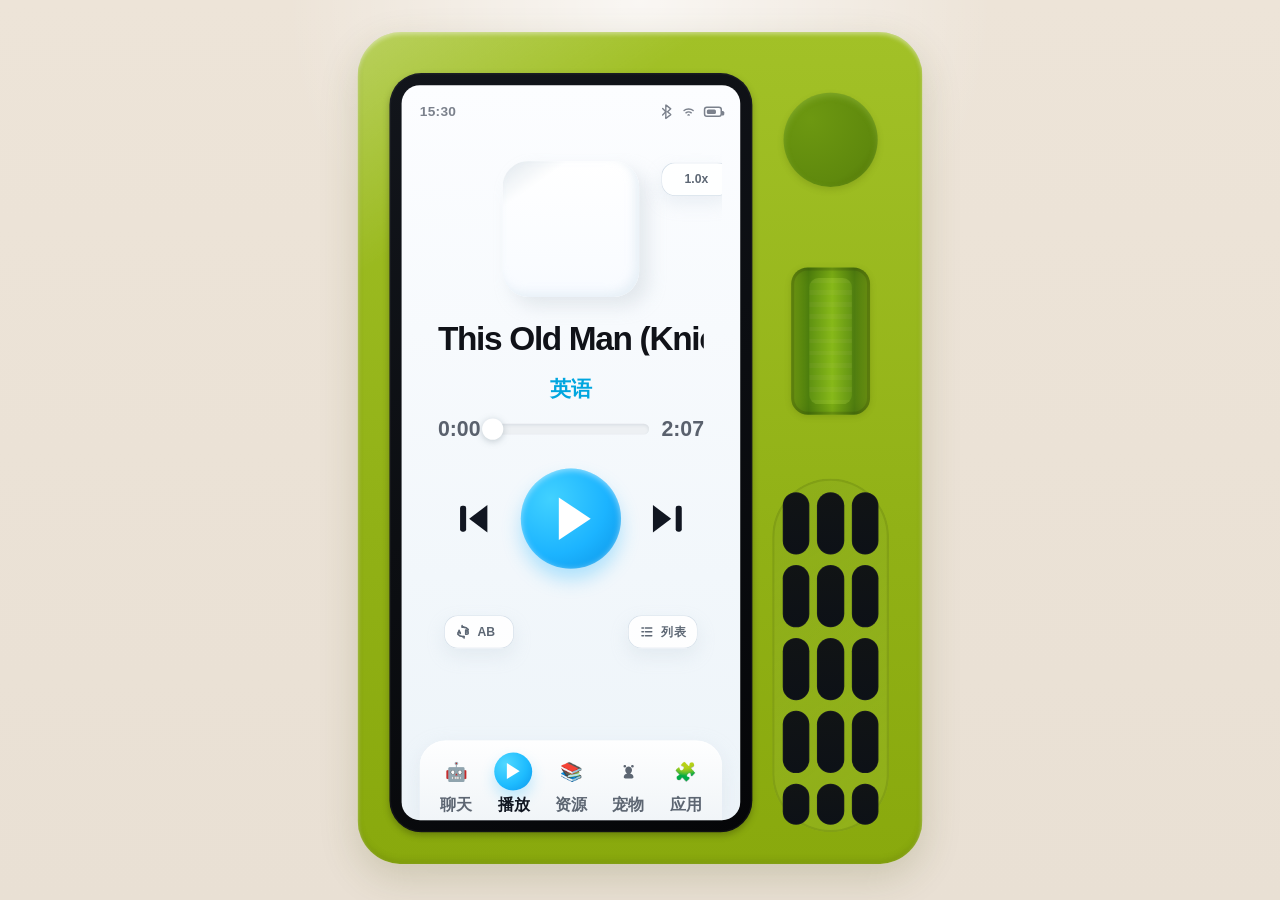
==== commit 4f16da80: "Update live demo with latest pet module" ====
--- a/index.html
+++ b/index.html
@@ -43,7 +43,7 @@
                 <section class="app-page is-active" data-page="play">
                   <button class="play-back-btn" id="playBackBtn" aria-label="返回上一页" hidden>‹</button>
                   <div class="album-card">
-                    <div class="album-art">
+                    <div class="album-art" id="playAlbumArt">
                       <span class="album-accent"></span>
                     </div>
                     <div class="track-title-window" id="trackTitleWindow">
@@ -58,6 +58,8 @@
                     <span id="currentTime">0:42</span>
                     <div class="progress-track" id="progressTrack" aria-label="播放进度">
                       <div class="progress-fill" id="progressFill"></div>
+                      <span class="ab-marker ab-marker-a" id="abMarkerA" hidden>A</span>
+                      <span class="ab-marker ab-marker-b" id="abMarkerB" hidden>B</span>
                       <button class="progress-thumb" id="progressThumb" aria-label="调整进度"></button>
                     </div>
                     <span id="totalTime">3:45</span>
@@ -74,19 +76,79 @@
                       <span></span>
                     </button>
                   </div>
+
+                  <button class="play-tool-btn play-tool-speed" id="speedBtn" aria-label="倍速播放">
+                    <span class="play-tool-label" id="speedBtnLabel">1.0x</span>
+                  </button>
+
+                  <div class="play-tools-bottom">
+                    <button class="play-tool-btn" id="abLoopBtn" aria-label="AB 循环">
+                      <span class="play-tool-icon">
+                        <svg viewBox="0 0 24 24" role="presentation" focusable="false">
+                          <path d="M4.5 15.5c1.7 2.2 4.2 3.3 7.5 3.3h1.4" />
+                          <path d="M19.5 8.5c-1.7-2.2-4.2-3.3-7.5-3.3h-1.4" />
+                          <path d="M12.9 5l-2.3.2V3" />
+                          <path d="M11.1 19l2.3-.2V21" />
+                          <path d="M8.1 14.4l-1.8-4.8-1.8 4.8" />
+                          <path d="M5.1 13.1h2.5" />
+                          <path d="M15.7 9.5h1.8c1.1 0 1.8.7 1.8 1.5 0 .6-.4 1.1-1 1.3.7.1 1.2.7 1.2 1.5 0 .9-.8 1.6-2 1.6h-1.8z" />
+                        <path d="M15.7 12.3h1.4" />
+                      </svg>
+                    </span>
+                    <span class="play-tool-label" id="abLoopLabel">AB</span>
+                  </button>
+
+                    <button class="play-tool-btn" id="playlistBtn" aria-label="专辑播放列表">
+                      <span class="play-tool-icon">
+                        <svg viewBox="0 0 24 24" role="presentation" focusable="false">
+                          <path d="M5 6.5h2.2" />
+                          <path d="M10 6.5h9" />
+                          <path d="M5 12h2.2" />
+                          <path d="M10 12h9" />
+                          <path d="M5 17.5h2.2" />
+                          <path d="M10 17.5h9" />
+                        </svg>
+                      </span>
+                      <span class="play-tool-label">列表</span>
+                    </button>
+                  </div>
+
+                  <div class="play-overlay-backdrop" id="speedPanel" hidden>
+                    <div class="play-overlay-panel speed-panel-card">
+                      <div class="play-overlay-head">
+                        <h3>倍速播放</h3>
+                        <button class="play-overlay-close" id="speedPanelCloseBtn" aria-label="关闭倍速面板">×</button>
+                      </div>
+                      <div class="speed-option-list" id="speedOptionList">
+                        <button class="speed-option is-active" data-speed="1">原速</button>
+                        <button class="speed-option" data-speed="1.25">1.25倍速</button>
+                        <button class="speed-option" data-speed="1.5">1.5倍速</button>
+                        <button class="speed-option" data-speed="1.75">1.75倍速</button>
+                        <button class="speed-option" data-speed="2">2倍速</button>
+                        <button class="speed-option" data-speed="3">3倍速</button>
+                      </div>
+                    </div>
+                  </div>
+
+                  <div class="play-overlay-backdrop" id="playlistPanel" hidden>
+                    <div class="play-overlay-panel playlist-panel-card">
+                      <div class="play-overlay-head">
+                        <h3 id="playlistPanelTitle">专辑播放列表</h3>
+                        <button class="play-overlay-close" id="playlistPanelCloseBtn" aria-label="关闭播放列表">×</button>
+                      </div>
+                      <div class="playlist-list" id="playlistList"></div>
+                    </div>
+                  </div>
                 </section>
 
                 <section class="app-page" data-page="chat">
-                  <div class="panel-card chat-card">
-                    <div class="robot-badge">AI</div>
-                    <h2>聊天陪伴</h2>
-                    <p>按下右上角旋钮可一键锁定儿童操作，家长可以通过聊天页快速下发播放指令。</p>
-                    <div class="chat-bubbles">
-                      <div class="bubble is-user">播放英文儿歌</div>
-                      <div class="bubble is-ai">已切换到英语磨耳朵歌单。</div>
-                      <div class="bubble is-user">音量降低一点</div>
-                      <div class="bubble is-ai">音量已调整到 68%。</div>
-                    </div>
+                  <div class="chat-embed-shell">
+                    <iframe
+                      class="chat-embed-frame"
+                      src="./胖虎小龙虾1/panghu_ui/index.html?embed=1"
+                      title="胖虎小龙虾聊天页面"
+                      loading="eager"
+                    ></iframe>
                   </div>
                 </section>
 
@@ -281,6 +343,174 @@
                   </div>
                 </section>
 
+                <section class="app-page" data-page="pet">
+                  <div class="pet-page">
+                    <div class="pet-room pet-room-scenes" id="petRoom">
+                      <div class="pet-orchard-layer" id="petOrchardLayer" aria-label="果园收集界面" hidden>
+                        <div class="pet-orchard-sky">
+                          <span class="pet-cloud pet-cloud-a" aria-hidden="true"></span>
+                          <span class="pet-cloud pet-cloud-b" aria-hidden="true"></span>
+                          <span class="pet-cloud pet-cloud-c" aria-hidden="true"></span>
+                        </div>
+                        <div class="pet-orchard-tree" aria-hidden="true">
+                          <span class="pet-orchard-tree-image"></span>
+                          <span class="pet-orchard-bush pet-orchard-bush-left"></span>
+                          <span class="pet-orchard-bush pet-orchard-bush-right"></span>
+                          <span class="pet-orchard-flowers pet-orchard-flowers-left"></span>
+                          <span class="pet-orchard-flowers pet-orchard-flowers-right"></span>
+                        </div>
+                        <div class="pet-orchard-bubbles" id="petOrchardBubbles">
+                          <button class="pet-fruit-bubble is-apple" data-fruit-bubble="apple" aria-label="收获苹果">
+                            <span class="pet-fruit-bubble-fruit">🍎</span>
+                          </button>
+                          <button class="pet-fruit-bubble is-banana" data-fruit-bubble="banana" aria-label="收获香蕉">
+                            <span class="pet-fruit-bubble-fruit">🍌</span>
+                          </button>
+                          <button class="pet-fruit-bubble is-orange" data-fruit-bubble="orange" aria-label="收获橙子">
+                            <span class="pet-fruit-bubble-fruit">🍊</span>
+                          </button>
+                          <button class="pet-fruit-bubble is-grape" data-fruit-bubble="grape" aria-label="收获葡萄">
+                            <span class="pet-fruit-bubble-fruit">🍇</span>
+                          </button>
+                        </div>
+                        <div class="pet-orchard-hills" aria-hidden="true">
+                          <span class="pet-hill pet-hill-back"></span>
+                          <span class="pet-hill pet-hill-front"></span>
+                        </div>
+                      </div>
+                      <button class="pet-orchard-pull" id="petOrchardPull" aria-expanded="false" aria-controls="petOrchardLayer" hidden>
+                        <span class="pet-orchard-pull-grass" aria-hidden="true"></span>
+                        <span class="pet-orchard-pull-label">果园</span>
+                        <span class="pet-orchard-pull-hint">下拉收集果子</span>
+                      </button>
+
+                      <div class="pet-main-content pet-main-scenes">
+                        <div class="pet-top-stats pet-top-progress">
+                          <div class="pet-scene-progress-card">
+                            <div class="pet-scene-progress-head">
+                              <span class="pet-scene-progress-label" id="petSceneMetricLabel">饱食度</span>
+                              <strong class="pet-scene-progress-value" id="petSceneMetricValue">0</strong>
+                            </div>
+                            <div class="pet-scene-progress-bar">
+                              <div class="pet-scene-progress-fill" id="petSceneMetricFill"></div>
+                            </div>
+                          </div>
+                        </div>
+
+                        <div class="pet-scene-carousel" id="petSceneCarousel">
+                          <div class="pet-scene-track" id="petSceneTrack">
+                            <section class="pet-scene-slide is-active" data-pet-scene="restaurant">
+                              <div class="pet-scene pet-scene-theme restaurant">
+                                <div class="pet-scene-room-bg">
+                                  <span class="pet-scene-wall"></span>
+                                  <span class="pet-scene-window"></span>
+                                  <span class="pet-scene-floor"></span>
+                                  <span class="pet-scene-table"></span>
+                                  <span class="pet-scene-chair pet-scene-chair-left"></span>
+                                  <span class="pet-scene-chair pet-scene-chair-right"></span>
+                                </div>
+                              </div>
+                            </section>
+
+                            <section class="pet-scene-slide" data-pet-scene="living">
+                              <div class="pet-scene pet-scene-theme living">
+                                <div class="pet-scene-room-bg">
+                                  <span class="pet-scene-wall"></span>
+                                  <span class="pet-scene-floor"></span>
+                                  <span class="pet-scene-sofa"></span>
+                                  <span class="pet-scene-table-round"></span>
+                                  <span class="pet-scene-lamp"></span>
+                                  <span class="pet-scene-frame"></span>
+                                </div>
+                              </div>
+                            </section>
+
+                            <section class="pet-scene-slide" data-pet-scene="bathroom">
+                              <div class="pet-scene pet-scene-theme bathroom">
+                                <div class="pet-scene-room-bg">
+                                  <span class="pet-scene-wall"></span>
+                                  <span class="pet-scene-floor"></span>
+                                  <span class="pet-scene-bathtub"></span>
+                                  <span class="pet-scene-mirror"></span>
+                                  <span class="pet-scene-sink"></span>
+                                  <span class="pet-scene-bubbles"></span>
+                                </div>
+                              </div>
+                            </section>
+
+                            <section class="pet-scene-slide" data-pet-scene="bedroom">
+                              <div class="pet-scene pet-scene-theme bedroom">
+                                <div class="pet-scene-room-bg">
+                                  <span class="pet-scene-wall"></span>
+                                  <span class="pet-scene-floor"></span>
+                                  <span class="pet-scene-bed"></span>
+                                  <span class="pet-scene-pillows"></span>
+                                  <span class="pet-scene-moon-window"></span>
+                                  <span class="pet-scene-stars"></span>
+                                </div>
+                              </div>
+                            </section>
+                          </div>
+                          <button class="pet-poop-marker" id="petPoopMarker" type="button" aria-label="臭臭" hidden>
+                            <span class="sr-only">臭臭</span>
+                          </button>
+                          <span class="pet-broom-marker" id="petBroomMarker" aria-hidden="true" hidden></span>
+                          <button class="pet-cleanup-btn" id="petCleanupBtn" type="button" hidden>清理</button>
+                          <div class="pet-speech-bubble" id="petSpeechBubble" hidden>
+                            <span class="pet-speech-text" id="petSpeechText"></span>
+                          </div>
+                          <div class="pet-egg-stage" id="petEggStage">
+                            <div class="pet-egg" id="petEgg">
+                              <span class="pet-egg-image" aria-hidden="true"></span>
+                              <span class="pet-accessory pet-accessory-head" id="petAccessoryHead" aria-hidden="true"></span>
+                              <span class="pet-accessory pet-accessory-face" id="petAccessoryFace" aria-hidden="true"></span>
+                              <span class="pet-accessory pet-accessory-clothes" id="petAccessoryClothes" aria-hidden="true"></span>
+                            </div>
+                          </div>
+                        </div>
+
+                        <div class="pet-scene-pager" id="petScenePager">
+                          <button class="pet-scene-dot is-active" data-pet-scene-target="restaurant" aria-label="餐厅场景"></button>
+                          <button class="pet-scene-dot" data-pet-scene-target="living" aria-label="客厅场景"></button>
+                          <button class="pet-scene-dot" data-pet-scene-target="bathroom" aria-label="卫生间场景"></button>
+                          <button class="pet-scene-dot" data-pet-scene-target="bedroom" aria-label="卧室场景"></button>
+                        </div>
+
+                        <div class="pet-exp-row">
+                          <span class="pet-exp-label">经验值</span>
+                          <div class="pet-exp-card">
+                            <div class="pet-exp-bar">
+                              <div class="pet-exp-fill" id="petExpFill"></div>
+                            </div>
+                            <span class="pet-exp-text" id="petExpText">LV 1 · EXP 0</span>
+                          </div>
+                        </div>
+
+                        <p class="pet-status-text" id="petStatusText">状态：健康</p>
+
+                        <div class="pet-custom-panel">
+                          <div class="pet-custom-header">
+                            <span class="pet-custom-scene-name" id="petSceneName">餐厅场景</span>
+                            <span class="pet-custom-action-name" id="petActionName">喂食</span>
+                          </div>
+                          <div class="pet-item-grid" id="petItemGrid"></div>
+                        </div>
+                      </div>
+
+                      <div class="pet-harvest-modal" id="petHarvestModal" hidden>
+                        <div class="pet-harvest-card">
+                          <div class="pet-harvest-illustration" id="petHarvestIllustration">
+                            <span class="pet-harvest-jar"></span>
+                            <span class="pet-harvest-fruit" id="petHarvestFruitEmoji">🍎</span>
+                          </div>
+                          <p class="pet-harvest-text" id="petHarvestText">物品已存放至物品栏</p>
+                          <button class="pet-harvest-confirm" id="petHarvestConfirmBtn">好的</button>
+                        </div>
+                      </div>
+                    </div>
+                  </div>
+                </section>
+
                 <section class="lock-layer" id="lockLayer" aria-label="童锁模式" hidden>
                   <div class="lock-home" id="lockHome">
                     <div class="lock-time-block">
@@ -482,6 +712,16 @@
                     <span class="nav-icon">📚</span>
                     <span>资源</span>
                   </button>
+                  <button class="nav-item" data-nav="pet">
+                    <span class="nav-icon pet-nav-icon">
+                      <svg viewBox="0 0 24 24" aria-hidden="true">
+                        <path d="M12 5.2c2 0 3.9 1.5 4.3 3.6.5 2.3-.5 4.6-2.3 5.8 2.2.4 4 2.1 4.4 4.3.2 1.2-.8 2.1-2 2.1H7.6c-1.2 0-2.2-.9-2-2.1.4-2.2 2.2-3.9 4.4-4.3-1.8-1.2-2.8-3.5-2.3-5.8.4-2.1 2.3-3.6 4.3-3.6z" />
+                        <path d="M7 6.8a1.8 1.8 0 1 1 0-3.6 1.8 1.8 0 0 1 0 3.6z" />
+                        <path d="M17 6.8a1.8 1.8 0 1 1 0-3.6 1.8 1.8 0 0 1 0 3.6z" />
+                      </svg>
+                    </span>
+                    <span>宠物</span>
+                  </button>
                   <button class="nav-item" data-nav="apps">
                     <span class="nav-icon">🧩</span>
                     <span>应用</span>
--- a/styles.css
+++ b/styles.css
@@ -674,7 +674,7 @@
 }
 
 .album-card {
-  padding-top: 18px;
+  padding-top: 10px;
   text-align: center;
 }
 
@@ -682,7 +682,7 @@
   position: relative;
   width: 45%;
   aspect-ratio: 1;
-  margin: 0 auto 24px;
+  margin: 0 auto 16px;
   border-radius: 34px;
   background:
     linear-gradient(145deg, rgba(221, 229, 235, 0.9), transparent 20%),
@@ -690,6 +690,15 @@
   box-shadow:
     12px 12px 22px rgba(191, 203, 211, 0.38),
     inset -6px -6px 12px rgba(223, 235, 244, 0.7);
+  overflow: hidden;
+}
+
+.album-art-image {
+  width: 100%;
+  height: 100%;
+  background-size: cover;
+  background-position: center;
+  background-repeat: no-repeat;
 }
 
 .album-accent {
@@ -705,7 +714,7 @@
 
 .track-title-window {
   width: 88%;
-  height: clamp(110px, 8.2vw, 150px);
+  height: clamp(78px, 5.8vw, 105px);
   margin: 0 auto;
   overflow: hidden;
   display: flex;
@@ -726,7 +735,7 @@
   width: max-content;
   max-width: none;
   font-size: 44px;
-  line-height: 1.1;
+  line-height: 1;
   letter-spacing: -0.04em;
   font-weight: 700;
   text-align: center;
@@ -739,7 +748,7 @@
 }
 
 .album-lang {
-  margin: 12px 0 28px;
+  margin: 8px 0 18px;
   color: #00a6df;
   font-size: 28px;
   font-weight: 700;
@@ -763,6 +772,34 @@
   border-radius: 999px;
   background: #edf0f3;
   box-shadow: inset 0 2px 4px rgba(154, 167, 180, 0.24);
+}
+
+.ab-marker {
+  position: absolute;
+  top: -22px;
+  width: 24px;
+  height: 24px;
+  margin-left: -12px;
+  border-radius: 50%;
+  display: grid;
+  place-items: center;
+  font-size: 13px;
+  font-weight: 800;
+  color: #fff;
+  box-shadow: 0 6px 14px rgba(65, 85, 99, 0.18);
+  z-index: 2;
+}
+
+.ab-marker[hidden] {
+  display: none !important;
+}
+
+.ab-marker-a {
+  background: linear-gradient(180deg, #f8b23b 0%, #e68d0d 100%);
+}
+
+.ab-marker-b {
+  background: linear-gradient(180deg, #3fcfff 0%, #1199e5 100%);
 }
 
 .progress-fill {
@@ -805,10 +842,218 @@
   grid-template-columns: 1fr auto 1fr;
   align-items: center;
   gap: 24px;
-  margin-top: 52px;
+  margin-top: 36px;
   width: 88%;
   margin-left: auto;
   margin-right: auto;
+}
+
+.play-tool-speed {
+  position: absolute;
+  top: 12px;
+  right: calc(8% - 44px);
+  width: 92px;
+  justify-content: center;
+}
+
+.play-tools-bottom {
+  position: absolute;
+  left: 8%;
+  right: 8%;
+  bottom: 100px;
+  display: grid;
+  grid-template-columns: 1fr 1fr;
+  align-items: center;
+}
+
+.play-tool-btn {
+  display: inline-flex;
+  align-items: center;
+  gap: 8px;
+  width: 92px;
+  height: 44px;
+  padding: 0 14px;
+  border: 0;
+  border-radius: 18px;
+  background: rgba(255, 255, 255, 0.9);
+  box-shadow:
+    0 10px 22px rgba(189, 202, 216, 0.25),
+    inset 0 0 0 1px rgba(194, 208, 223, 0.68);
+  color: #5d6774;
+  font-size: 16px;
+  font-weight: 800;
+}
+
+.play-tools-bottom #abLoopBtn {
+  justify-self: start;
+}
+
+.play-tools-bottom #playlistBtn {
+  justify-self: end;
+}
+
+.play-tool-icon {
+  width: 22px;
+  height: 22px;
+  color: #5d6774;
+  flex: 0 0 auto;
+}
+
+.play-tool-icon svg {
+  width: 100%;
+  height: 100%;
+}
+
+.play-tool-icon path {
+  fill: none;
+  stroke: currentColor;
+  stroke-width: 2.2;
+  stroke-linecap: round;
+  stroke-linejoin: round;
+}
+
+.play-tool-label {
+  line-height: 1;
+  white-space: nowrap;
+}
+
+.play-tool-btn.is-active {
+  color: #0f8edb;
+  box-shadow:
+    0 10px 22px rgba(38, 169, 243, 0.24),
+    inset 0 0 0 1.5px rgba(28, 180, 255, 0.72);
+}
+
+.play-overlay-backdrop {
+  position: absolute;
+  inset: 0;
+  z-index: 4;
+  background: rgba(245, 249, 252, 0.86);
+  backdrop-filter: blur(6px);
+  display: flex;
+  align-items: flex-end;
+  justify-content: center;
+  padding: 24px 0 0;
+}
+
+.play-overlay-backdrop[hidden] {
+  display: none !important;
+}
+
+.play-overlay-panel {
+  width: 100%;
+  max-height: 72%;
+  border-radius: 28px 28px 0 0;
+  background: linear-gradient(180deg, rgba(255, 255, 255, 0.98) 0%, rgba(241, 246, 251, 0.98) 100%);
+  box-shadow: 0 -12px 28px rgba(189, 202, 216, 0.24);
+  padding: 20px 24px 28px;
+}
+
+.play-overlay-head {
+  display: flex;
+  align-items: center;
+  justify-content: space-between;
+  margin-bottom: 18px;
+}
+
+.play-overlay-head h3 {
+  margin: 0;
+  font-size: 24px;
+}
+
+.play-overlay-close {
+  width: 36px;
+  height: 36px;
+  border: 0;
+  border-radius: 12px;
+  background: rgba(17, 24, 34, 0.06);
+  color: #5d6774;
+  font-size: 28px;
+  line-height: 1;
+}
+
+.speed-option-list {
+  display: grid;
+  grid-template-columns: repeat(2, minmax(0, 1fr));
+  gap: 12px;
+}
+
+.speed-option {
+  min-height: 52px;
+  border: 0;
+  border-radius: 18px;
+  background: #eef3f8;
+  color: #2c3745;
+  font-size: 18px;
+  font-weight: 800;
+  box-shadow: inset 0 0 0 1px rgba(205, 216, 228, 0.8);
+}
+
+.speed-option.is-active {
+  background: linear-gradient(180deg, #37c9ff 0%, #129de9 100%);
+  color: #fff;
+  box-shadow: 0 10px 20px rgba(38, 169, 243, 0.22);
+}
+
+.playlist-list {
+  display: grid;
+  gap: 12px;
+  max-height: calc(72vh - 120px);
+  overflow-y: auto;
+  padding-right: 2px;
+}
+
+.playlist-item {
+  display: flex;
+  align-items: center;
+  justify-content: space-between;
+  gap: 16px;
+  width: 100%;
+  padding: 16px 18px;
+  border: 0;
+  border-radius: 20px;
+  background: rgba(255, 255, 255, 0.92);
+  box-shadow:
+    0 8px 18px rgba(189, 202, 216, 0.2),
+    inset 0 0 0 1px rgba(205, 216, 228, 0.74);
+  text-align: left;
+}
+
+.playlist-item.is-current {
+  box-shadow:
+    0 8px 18px rgba(38, 169, 243, 0.18),
+    inset 0 0 0 1.5px rgba(28, 180, 255, 0.68);
+}
+
+.playlist-item-main {
+  min-width: 0;
+}
+
+.playlist-item-main strong,
+.playlist-item-main span {
+  display: block;
+}
+
+.playlist-item-main strong {
+  font-size: 20px;
+  line-height: 1.3;
+}
+
+.playlist-item-main span {
+  margin-top: 4px;
+  color: #6b7583;
+  font-size: 15px;
+  line-height: 1.3;
+}
+
+.playlist-item-status {
+  flex: 0 0 auto;
+  padding: 8px 12px;
+  border-radius: 999px;
+  background: #edf3f8;
+  color: #109de9;
+  font-size: 14px;
+  font-weight: 800;
 }
 
 .playback-controls .icon-btn:first-child {
@@ -886,8 +1131,8 @@
 }
 
 .play-icon,
-.play-btn.is-paused .play-icon::before,
-.play-btn.is-paused .play-icon::after {
+.play-btn[data-state="playing"] .play-icon::before,
+.play-btn[data-state="playing"] .play-icon::after {
   position: absolute;
   top: 50%;
   left: 50%;
@@ -902,15 +1147,15 @@
   border-left: 42px solid #fff;
 }
 
-.play-btn.is-paused .play-icon {
+.play-btn[data-state="playing"] .play-icon {
   width: 42px;
   height: 42px;
   transform: translate(-50%, -50%);
   border: 0;
 }
 
-.play-btn.is-paused .play-icon::before,
-.play-btn.is-paused .play-icon::after {
+.play-btn[data-state="playing"] .play-icon::before,
+.play-btn[data-state="playing"] .play-icon::after {
   content: "";
   width: 12px;
   height: 42px;
@@ -919,11 +1164,11 @@
   transform: translate(-50%, -50%);
 }
 
-.play-btn.is-paused .play-icon::before {
+.play-btn[data-state="playing"] .play-icon::before {
   left: 37%;
 }
 
-.play-btn.is-paused .play-icon::after {
+.play-btn[data-state="playing"] .play-icon::after {
   left: 68%;
 }
 
@@ -940,6 +1185,1126 @@
 .panel-card h2 {
   margin: 0 0 18px;
   font-size: 42px;
+}
+
+.pet-page {
+  height: 100%;
+}
+
+.pet-room {
+  --pet-orchard-offset: 0px;
+  --pet-orchard-handle-height: 38px;
+  --pet-orchard-peek-height: 64px;
+  position: relative;
+  height: 100%;
+  border-radius: 30px;
+  overflow: visible;
+  padding: 18px 18px 22px;
+  background:
+    linear-gradient(180deg, rgba(255, 255, 255, 0.78), rgba(247, 251, 255, 0.9) 34%, rgba(240, 248, 235, 0.96) 72%, rgba(234, 244, 223, 0.98) 100%);
+  box-shadow:
+    inset 0 0 0 1px rgba(224, 233, 242, 0.72),
+    0 14px 28px rgba(190, 204, 216, 0.18);
+}
+
+.pet-room::before {
+  content: "";
+  position: absolute;
+  left: 0;
+  right: 0;
+  bottom: 0;
+  height: 26%;
+  background:
+    linear-gradient(180deg, rgba(143, 182, 108, 0.08), rgba(131, 169, 98, 0.22)),
+    repeating-linear-gradient(90deg, rgba(182, 150, 110, 0.14) 0 14px, rgba(255, 255, 255, 0.04) 14px 16px);
+}
+
+.pet-main-content {
+  position: relative;
+  z-index: 1;
+  height: 100%;
+  padding-top: 0;
+}
+
+.pet-orchard-layer {
+  position: absolute;
+  top: -23px;
+  left: 0;
+  right: 0;
+  bottom: 0;
+  transform: translateY(calc(var(--pet-orchard-offset) - (100% - var(--pet-orchard-peek-height))));
+  border-radius: 0 0 30px 30px;
+  overflow: hidden;
+  background:
+    linear-gradient(180deg, #8fddff 0%, #b8eeff 32%, #d7f7ff 58%, #ecfff5 100%);
+  box-shadow:
+    inset 0 2px 0 rgba(255, 250, 229, 0.9),
+    inset 0 -1px 0 rgba(165, 205, 145, 0.4),
+    0 18px 36px rgba(121, 171, 207, 0.14);
+  z-index: 4;
+}
+
+.pet-orchard-sky {
+  position: absolute;
+  inset: 0 0 102px;
+  background:
+    radial-gradient(circle at 16% 18%, rgba(255, 255, 255, 0.92) 0 8%, rgba(255, 255, 255, 0) 9%),
+    radial-gradient(circle at 82% 16%, rgba(255, 255, 255, 0.82) 0 7%, rgba(255, 255, 255, 0) 8%);
+}
+
+.pet-cloud {
+  position: absolute;
+  display: block;
+  background: url("./wB3R45Nwp6.png") center / contain no-repeat;
+  opacity: 0.82;
+}
+
+.pet-cloud-a {
+  left: 34px;
+  top: 42px;
+  width: 94px;
+  height: 34px;
+}
+
+.pet-cloud-b {
+  right: 104px;
+  top: 32px;
+  width: 102px;
+  height: 38px;
+}
+
+.pet-cloud-c {
+  right: 32px;
+  top: 84px;
+  width: 82px;
+  height: 30px;
+}
+
+.pet-orchard-hills {
+  position: absolute;
+  left: 0;
+  right: 0;
+  bottom: 0;
+  height: 122px;
+}
+
+.pet-hill {
+  position: absolute;
+  bottom: 0;
+  border-radius: 50% 50% 0 0;
+}
+
+.pet-hill-back {
+  left: -20px;
+  right: -20px;
+  height: 94px;
+  background: linear-gradient(180deg, #9dd971 0%, #7aba52 100%);
+}
+
+.pet-hill-front {
+  left: -40px;
+  right: -10px;
+  height: 76px;
+  background:
+    radial-gradient(circle at 18% 34%, rgba(255, 255, 255, 0.2), transparent 18%),
+    linear-gradient(180deg, #b3e98a 0%, #80c25b 100%);
+}
+
+.pet-orchard-tree {
+  position: absolute;
+  left: 50%;
+  bottom: 34px;
+  width: 430px;
+  height: 430px;
+  transform: translateX(-50%);
+}
+
+.pet-orchard-tree-image {
+  position: absolute;
+  inset: 0;
+  background: url("./tree-cutout.png") center bottom / contain no-repeat;
+  filter: drop-shadow(0 16px 18px rgba(93, 152, 77, 0.14));
+}
+
+.pet-orchard-bush {
+  position: absolute;
+  display: block;
+  bottom: 10px;
+  width: 94px;
+  height: 52px;
+  border-radius: 50% 50% 42% 42%;
+  background:
+    radial-gradient(circle at 25% 28%, rgba(255, 255, 255, 0.28), transparent 20%),
+    linear-gradient(180deg, #8fdb75 0%, #59b451 100%);
+  box-shadow: inset 0 -8px 10px rgba(72, 133, 56, 0.22);
+}
+
+.pet-orchard-bush-left {
+  left: -10px;
+}
+
+.pet-orchard-bush-right {
+  right: -8px;
+}
+
+.pet-orchard-flowers {
+  position: absolute;
+  bottom: 28px;
+  width: 72px;
+  height: 34px;
+}
+
+.pet-orchard-flowers::before,
+.pet-orchard-flowers::after {
+  content: "";
+  position: absolute;
+  border-radius: 50%;
+  width: 16px;
+  height: 16px;
+  background: #fff3a2;
+  box-shadow:
+    10px 2px 0 -2px #ffd88b,
+    22px 6px 0 -2px #ffc4dd,
+    34px -2px 0 -2px #fff0a3;
+}
+
+.pet-orchard-flowers::after {
+  left: 8px;
+  top: 10px;
+  width: 12px;
+  height: 12px;
+  background: #ffe0ef;
+  box-shadow:
+    15px -4px 0 -1px #fff3a8,
+    28px 0 0 -1px #ffd6a0;
+}
+
+.pet-orchard-flowers-left {
+  left: 34px;
+}
+
+.pet-orchard-flowers-right {
+  right: 30px;
+}
+
+.pet-orchard-bubbles {
+  position: absolute;
+  left: 50%;
+  bottom: 118px;
+  width: 338px;
+  height: 224px;
+  transform: translateX(-50%);
+}
+
+.pet-fruit-bubble {
+  position: absolute;
+  width: 68px;
+  height: 68px;
+  border: 0;
+  border-radius: 50%;
+  display: grid;
+  place-items: center;
+  background:
+    radial-gradient(circle at 30% 24%, rgba(255, 255, 255, 0.92) 0 11%, rgba(255, 255, 255, 0) 12%),
+    radial-gradient(circle at 64% 74%, rgba(255, 255, 255, 0.24), rgba(255, 255, 255, 0) 62%),
+    rgba(255, 255, 255, 0.24);
+  box-shadow:
+    inset 0 0 0 2px rgba(255, 255, 255, 0.56),
+    inset 0 -8px 12px rgba(189, 224, 255, 0.2),
+    0 10px 18px rgba(126, 176, 211, 0.2);
+  backdrop-filter: blur(3px);
+  animation: orchard-bubble-float 3.8s ease-in-out infinite;
+}
+
+.pet-fruit-bubble[hidden] {
+  display: none !important;
+}
+
+.pet-fruit-bubble-fruit {
+  font-size: 34px;
+  filter: drop-shadow(0 4px 6px rgba(0, 0, 0, 0.08));
+}
+
+.pet-fruit-bubble.is-apple {
+  left: 34px;
+  top: 76px;
+}
+
+.pet-fruit-bubble.is-banana {
+  left: 112px;
+  top: 18px;
+  animation-delay: 0.5s;
+}
+
+.pet-fruit-bubble.is-orange {
+  left: 214px;
+  top: 82px;
+  animation-delay: 1s;
+}
+
+.pet-fruit-bubble.is-grape {
+  left: 238px;
+  top: 10px;
+  animation-delay: 1.4s;
+}
+
+.pet-orchard-pull {
+  position: absolute;
+  left: 18px;
+  right: 18px;
+  top: var(--pet-orchard-offset);
+  height: 38px;
+  border: 0;
+  border-radius: 0 0 18px 18px;
+  display: flex;
+  align-items: center;
+  justify-content: center;
+  flex-direction: column;
+  gap: 0;
+  background:
+    linear-gradient(180deg, rgba(135, 187, 93, 0.96) 0 32%, rgba(188, 141, 88, 0.95) 32% 58%, rgba(155, 108, 61, 0.98) 58% 100%);
+  box-shadow:
+    inset 0 1px 0 rgba(255, 255, 255, 0.32),
+    inset 0 -2px 0 rgba(85, 60, 36, 0.16),
+    0 12px 24px rgba(114, 141, 104, 0.16);
+  z-index: 5;
+  cursor: grab;
+}
+
+.pet-orchard-pull[aria-expanded="true"] {
+  top: var(--pet-orchard-offset);
+}
+
+.pet-orchard-pull:active {
+  cursor: grabbing;
+}
+
+.pet-orchard-pull-grass {
+  position: absolute;
+  left: 14px;
+  right: 14px;
+  top: 4px;
+  height: 8px;
+  border-radius: 999px 999px 6px 6px;
+  background:
+    radial-gradient(circle at 12px 100%, #cff4a1 0 10px, rgba(0, 0, 0, 0) 11px),
+    radial-gradient(circle at 36px 100%, #b5ea83 0 11px, rgba(0, 0, 0, 0) 12px),
+    radial-gradient(circle at 68px 100%, #c6f19b 0 10px, rgba(0, 0, 0, 0) 11px),
+    radial-gradient(circle at calc(100% - 42px) 100%, #bde987 0 11px, rgba(0, 0, 0, 0) 12px),
+    linear-gradient(180deg, #b3e989 0%, #8acc59 100%);
+}
+
+.pet-orchard-pull-label {
+  position: relative;
+  margin-top: 0;
+  font-size: 15px;
+  font-weight: 800;
+  color: #fffdf4;
+  text-shadow: 0 1px 2px rgba(100, 71, 40, 0.34);
+}
+
+.pet-orchard-pull-hint {
+  position: relative;
+  font-size: 9px;
+  font-weight: 700;
+  color: rgba(255, 247, 231, 0.88);
+}
+
+.pet-orchard-pull[aria-expanded="true"] .pet-orchard-pull-label {
+  color: #fff8de;
+}
+
+@keyframes orchard-bubble-float {
+  0%,
+  100% {
+    transform: translateY(0);
+  }
+
+  50% {
+    transform: translateY(-8px);
+  }
+}
+
+.pet-top-stats {
+  position: absolute;
+  top: calc(38px + 3px);
+  left: 18px;
+  right: 18px;
+  z-index: 1;
+  display: grid;
+  grid-template-columns: repeat(2, minmax(0, 1fr));
+  gap: 12px;
+}
+
+.pet-stat-chip {
+  display: flex;
+  align-items: center;
+  justify-content: space-between;
+  gap: 10px;
+  min-height: 48px;
+  padding: 0 14px;
+  border-radius: 18px;
+  background: rgba(255, 255, 255, 0.82);
+  box-shadow: inset 0 0 0 1px rgba(210, 221, 232, 0.84);
+}
+
+.pet-stat-label {
+  color: #45505d;
+  font-size: 18px;
+  font-weight: 700;
+}
+
+.pet-stat-chip strong {
+  font-size: 22px;
+}
+
+.pet-scene {
+  position: absolute;
+  left: 18px;
+  right: 18px;
+  top: calc(38px + 48px + 19px);
+  transform: none;
+  z-index: 1;
+  height: 42%;
+  border-radius: 28px;
+  overflow: hidden;
+  background:
+    linear-gradient(180deg, rgba(255, 249, 224, 0.92) 0%, rgba(255, 248, 223, 0.9) 48%, rgba(244, 242, 216, 0.96) 100%);
+  box-shadow: inset 0 0 0 1px rgba(226, 235, 243, 0.9);
+}
+
+.pet-nameplate {
+  position: absolute;
+  left: 50%;
+  top: 18px;
+  transform: translateX(-50%);
+  min-width: 138px;
+  height: 54px;
+  padding: 0 18px;
+  border-radius: 18px;
+  display: inline-flex;
+  align-items: center;
+  justify-content: center;
+  gap: 10px;
+  background: linear-gradient(180deg, #fff0af 0%, #ffd978 100%);
+  box-shadow:
+    inset 0 0 0 2px rgba(143, 154, 95, 0.55),
+    0 10px 16px rgba(180, 179, 134, 0.18);
+}
+
+.pet-speech-bubble {
+  position: absolute;
+  left: var(--pet-speech-left, 50%);
+  top: var(--pet-speech-top, 120px);
+  transform: translate(-50%, -100%);
+  min-width: 136px;
+  max-width: 204px;
+  min-height: 70px;
+  padding: 14px 18px 16px;
+  border-radius: 28px;
+  display: grid;
+  place-items: center;
+  background: rgba(255, 255, 255, 0.92);
+  box-shadow: inset 0 0 0 1px rgba(210, 223, 236, 0.9);
+  z-index: 2;
+}
+
+.pet-speech-bubble::after {
+  content: "";
+  position: absolute;
+  left: 50%;
+  bottom: -6px;
+  width: 14px;
+  height: 14px;
+  background: rgba(255, 255, 255, 0.92);
+  transform: translateX(-50%) rotate(45deg);
+  box-shadow: inset -1px -1px 0 rgba(210, 223, 236, 0.7);
+}
+
+.pet-speech-bubble::before {
+  content: "";
+  position: absolute;
+  display: none;
+}
+
+.pet-speech-bubble[hidden] {
+  display: none !important;
+}
+
+.pet-speech-text {
+  color: #546170;
+  font-size: 18px;
+  font-weight: 800;
+  line-height: 1.25;
+}
+
+.pet-nameplate-text {
+  font-size: 22px;
+  font-weight: 800;
+  color: #62551f;
+}
+
+.pet-nameplate-ring {
+  width: 10px;
+  height: 32px;
+  border-radius: 999px;
+  background: linear-gradient(180deg, #a4c16a 0%, #7d9f46 100%);
+}
+
+.pet-hanger {
+  position: absolute;
+  top: 0;
+  width: 8px;
+  height: 124px;
+  border-radius: 999px;
+  background: linear-gradient(180deg, rgba(85, 69, 45, 0.88), rgba(54, 46, 33, 0.92));
+  box-shadow: inset 0 0 0 1px rgba(0, 0, 0, 0.08);
+}
+
+.pet-hanger::after {
+  content: "";
+  position: absolute;
+  left: 50%;
+  bottom: 8px;
+  width: 16px;
+  height: 8px;
+  transform: translateX(-50%);
+  border-radius: 999px;
+  background: #a4c16a;
+}
+
+.pet-hanger-left {
+  left: 64px;
+}
+
+.pet-hanger-right {
+  right: 64px;
+}
+
+.pet-cushion {
+  position: absolute;
+  left: 50%;
+  bottom: 20px;
+  width: 270px;
+  height: 96px;
+  transform: translateX(-50%);
+  border-radius: 50%;
+  background:
+    radial-gradient(circle at 50% 25%, rgba(255, 255, 255, 0.58), transparent 24%),
+    linear-gradient(180deg, #c7e68b 0%, #9dc46b 62%, #7fa254 100%);
+  box-shadow:
+    inset 0 12px 18px rgba(255, 255, 255, 0.24),
+    inset 0 -8px 16px rgba(74, 113, 38, 0.16),
+    inset 0 0 0 1px rgba(120, 162, 72, 0.36),
+    0 14px 22px rgba(132, 170, 79, 0.16);
+}
+
+.pet-cushion-inner {
+  position: absolute;
+  left: 50%;
+  top: 50%;
+  width: 210px;
+  height: 54px;
+  transform: translate(-50%, -50%);
+  border-radius: 50%;
+  background:
+    radial-gradient(circle at 50% 35%, rgba(255, 255, 255, 0.42), transparent 34%),
+    linear-gradient(180deg, #f2ffda 0%, #d2ebb0 100%);
+  box-shadow: inset 0 0 0 1px rgba(137, 179, 88, 0.32);
+}
+
+.pet-egg-stage {
+  position: absolute;
+  left: 50%;
+  top: 61%;
+  transform: translate(-50%, -50%);
+  width: 408px;
+  height: 470px;
+  display: grid;
+  place-items: center;
+}
+
+.pet-egg {
+  position: relative;
+  width: 380px;
+  height: 437px;
+  animation: pet-egg-wiggle 4.8s ease-in-out infinite;
+  transform-origin: center 72%;
+}
+
+.pet-egg.is-feed-react {
+  animation:
+    pet-egg-wiggle 4.8s ease-in-out infinite,
+    pet-egg-feed-bounce 0.82s ease-in-out 1;
+}
+
+.pet-egg::before {
+  content: "";
+  position: absolute;
+  left: 50%;
+  top: 50%;
+  width: 276px;
+  height: 276px;
+  transform: translate(-50%, -42%);
+  border-radius: 50%;
+  background:
+    radial-gradient(circle, rgba(122, 223, 255, 0.34) 0%, rgba(170, 239, 255, 0.24) 34%, rgba(255, 248, 223, 0.18) 58%, rgba(255, 255, 255, 0) 78%);
+  filter: blur(10px);
+  pointer-events: none;
+  z-index: 0;
+}
+
+.pet-egg::after {
+  content: "";
+  position: absolute;
+  left: 50%;
+  bottom: -6px;
+  width: 188px;
+  height: 34px;
+  transform: translateX(-50%);
+  border-radius: 50%;
+  background: radial-gradient(circle, rgba(77, 106, 92, 0.28) 0%, rgba(77, 106, 92, 0.14) 44%, rgba(77, 106, 92, 0) 78%);
+  filter: blur(12px);
+  z-index: 0;
+}
+
+.pet-egg-image {
+  position: absolute;
+  inset: 0;
+  background: url("./1280X1280.PNG") center / contain no-repeat;
+  filter:
+    drop-shadow(0 0 18px rgba(158, 231, 255, 0.5))
+    drop-shadow(-10px 8px 12px rgba(69, 115, 149, 0.14))
+    drop-shadow(12px 10px 14px rgba(66, 103, 141, 0.12))
+    drop-shadow(0 28px 26px rgba(82, 118, 156, 0.26));
+  z-index: 1;
+}
+
+.pet-egg-wing {
+  position: absolute;
+  top: 84px;
+  width: 38px;
+  height: 58px;
+  background: linear-gradient(180deg, #8ed2f1 0%, #6ca9d2 100%);
+  clip-path: path("M20 0 C34 8 38 24 34 44 C30 54 20 58 4 50 C2 34 8 12 20 0 Z");
+  opacity: 0.92;
+}
+
+.pet-egg-wing-left {
+  left: -6px;
+  transform: scaleX(-1);
+}
+
+.pet-egg-wing-right {
+  right: -6px;
+}
+
+@keyframes pet-egg-wiggle {
+  0%,
+  68%,
+  100% {
+    transform: rotate(0deg) translateY(0);
+  }
+
+  73% {
+    transform: rotate(-3.2deg) translateY(-2px);
+  }
+
+  79% {
+    transform: rotate(2.8deg) translateY(-1px);
+  }
+
+  85% {
+    transform: rotate(-1.8deg) translateY(0);
+  }
+
+  91% {
+    transform: rotate(1.2deg) translateY(-1px);
+  }
+}
+
+@keyframes pet-egg-feed-bounce {
+  0% {
+    transform: translateY(0) scale(1);
+  }
+
+  18% {
+    transform: translateY(-18px) scale(1.015);
+  }
+
+  34% {
+    transform: translateY(0) scale(0.995);
+  }
+
+  54% {
+    transform: translateY(-12px) scale(1.01);
+  }
+
+  72%,
+  100% {
+    transform: translateY(0) scale(1);
+  }
+}
+
+.pet-exp-row {
+  position: absolute;
+  left: 18px;
+  right: 18px;
+  top: calc(62% - 32px);
+  z-index: 1;
+  display: grid;
+  grid-template-columns: auto 1fr;
+  align-items: center;
+  gap: 12px;
+}
+
+.pet-exp-label {
+  font-size: 20px;
+  font-weight: 700;
+  color: #3f4a56;
+}
+
+.pet-exp-card {
+  position: relative;
+  height: 36px;
+  border-radius: 18px;
+  background: rgba(255, 255, 255, 0.85);
+  box-shadow: inset 0 0 0 1px rgba(207, 219, 230, 0.84);
+  overflow: hidden;
+}
+
+.pet-exp-bar {
+  position: absolute;
+  inset: 5px;
+  border-radius: 10px;
+  background: rgba(221, 230, 239, 0.72);
+}
+
+.pet-exp-fill {
+  height: 100%;
+  width: 0;
+  border-radius: inherit;
+  background: linear-gradient(90deg, #6fddff 0%, #24bdff 48%, #129de9 100%);
+}
+
+.pet-exp-text {
+  position: absolute;
+  inset: 0;
+  display: grid;
+  place-items: center;
+  font-size: 18px;
+  font-weight: 800;
+  color: #223040;
+}
+
+.pet-status-text {
+  position: absolute;
+  left: 18px;
+  right: 18px;
+  top: calc(69% - 10px);
+  z-index: 1;
+  margin: 0;
+  text-align: center;
+  font-size: 22px;
+  font-weight: 700;
+  color: #3f4a56;
+}
+
+.pet-custom-panel {
+  position: absolute;
+  left: 18px;
+  right: 18px;
+  top: calc(78% - 30px);
+  z-index: 4;
+  border-radius: 26px;
+  padding: 14px 14px 16px;
+  background: linear-gradient(180deg, rgba(255, 243, 184, 0.94) 0%, rgba(255, 233, 145, 0.98) 100%);
+  box-shadow:
+    inset 0 0 0 1px rgba(212, 193, 130, 0.8),
+    0 14px 24px rgba(210, 209, 177, 0.18);
+}
+
+.pet-custom-tabs {
+  display: grid;
+  grid-template-columns: repeat(3, minmax(0, 1fr));
+  gap: 10px;
+  margin-bottom: 12px;
+}
+
+.pet-custom-tab {
+  width: 100%;
+  height: 54px;
+  border: 0;
+  border-radius: 20px 20px 14px 14px;
+  background: linear-gradient(180deg, rgba(245, 248, 229, 0.88) 0%, rgba(241, 244, 226, 0.95) 100%);
+  color: #62614a;
+  font-size: 22px;
+  font-weight: 800;
+  box-shadow:
+    inset 0 0 0 1px rgba(184, 190, 157, 0.84),
+    0 8px 16px rgba(208, 201, 156, 0.12);
+}
+
+.pet-custom-tab.is-active {
+  background: linear-gradient(180deg, #fff7c8 0%, #ffeb96 100%);
+  color: #67551c;
+  box-shadow:
+    inset 0 0 0 2px rgba(176, 154, 78, 0.64),
+    0 10px 18px rgba(214, 198, 124, 0.18);
+}
+
+.pet-item-grid {
+  display: grid;
+  grid-template-columns: repeat(4, minmax(0, 1fr));
+  gap: 10px;
+}
+
+.pet-item-card {
+  position: relative;
+  min-height: 88px;
+  border: 0;
+  border-radius: 18px;
+  background: linear-gradient(180deg, rgba(255, 252, 230, 0.96) 0%, rgba(255, 247, 198, 0.96) 100%);
+  box-shadow:
+    inset 0 0 0 1px rgba(223, 210, 150, 0.82),
+    0 6px 12px rgba(220, 205, 141, 0.1);
+}
+
+.pet-item-emoji {
+  display: block;
+  padding-top: 12px;
+  font-size: 28px;
+}
+
+.pet-item-name {
+  display: block;
+  margin-top: 4px;
+  color: #5c5a42;
+  font-size: 13px;
+  font-weight: 800;
+}
+
+.pet-item-count {
+  position: absolute;
+  right: 8px;
+  bottom: 8px;
+  min-width: 20px;
+  height: 20px;
+  padding: 0 6px;
+  border-radius: 999px;
+  display: grid;
+  place-items: center;
+  background: linear-gradient(180deg, #37c9ff 0%, #129de9 100%);
+  color: #fff;
+  font-size: 12px;
+  font-weight: 800;
+}
+
+.pet-harvest-modal {
+  position: absolute;
+  inset: 0;
+  z-index: 8;
+  display: grid;
+  place-items: center;
+  background: rgba(244, 249, 255, 0.46);
+  backdrop-filter: blur(2px);
+}
+
+.pet-harvest-modal[hidden] {
+  display: none !important;
+}
+
+.pet-harvest-card {
+  width: min(88%, 360px);
+  padding: 24px 22px 20px;
+  border-radius: 30px;
+  background: linear-gradient(180deg, rgba(245, 237, 207, 0.98) 0%, rgba(237, 231, 205, 0.98) 100%);
+  box-shadow:
+    inset 0 0 0 1px rgba(124, 138, 109, 0.36),
+    0 18px 32px rgba(146, 156, 142, 0.18);
+}
+
+.pet-harvest-illustration {
+  position: relative;
+  min-height: 194px;
+  border-radius: 24px;
+  display: grid;
+  place-items: center;
+  margin-bottom: 18px;
+  background: linear-gradient(180deg, #ffe7ab 0%, #ffe6a5 100%);
+  box-shadow: inset 0 0 0 2px rgba(123, 138, 110, 0.52);
+}
+
+.pet-harvest-jar {
+  position: absolute;
+  width: 92px;
+  height: 126px;
+  border-radius: 34px 34px 28px 28px;
+  background:
+    linear-gradient(180deg, rgba(255, 255, 255, 0.86) 0%, rgba(255, 255, 255, 0.48) 40%, rgba(255, 255, 255, 0.18) 100%);
+  box-shadow:
+    inset 0 0 0 4px rgba(107, 113, 98, 0.68),
+    inset 0 -36px 0 rgba(255, 182, 182, 0.72);
+  transform: rotate(-8deg);
+}
+
+.pet-harvest-jar::before {
+  content: "";
+  position: absolute;
+  left: 14px;
+  right: 14px;
+  top: -14px;
+  height: 24px;
+  border-radius: 999px;
+  background: #f3f0e4;
+  box-shadow: inset 0 0 0 3px rgba(117, 122, 108, 0.56);
+}
+
+.pet-harvest-fruit {
+  position: relative;
+  z-index: 1;
+  font-size: 36px;
+  transform: translate(8px, 16px) rotate(-8deg);
+}
+
+.pet-harvest-text {
+  margin: 0 0 18px;
+  text-align: center;
+  font-size: 18px;
+  font-weight: 800;
+  color: #596360;
+}
+
+.pet-harvest-confirm {
+  display: block;
+  width: min(76%, 240px);
+  height: 64px;
+  margin: 0 auto;
+  border: 0;
+  border-radius: 999px;
+  background: linear-gradient(180deg, #c4eb74 0%, #abd44a 100%);
+  box-shadow:
+    inset 0 0 0 2px rgba(99, 128, 56, 0.38),
+    0 10px 18px rgba(131, 168, 82, 0.16);
+  color: #515936;
+  font-size: 24px;
+  font-weight: 900;
+}
+
+.pet-accessory {
+  position: absolute;
+  z-index: 2;
+  pointer-events: none;
+}
+
+.pet-accessory-head {
+  left: 50%;
+  top: 84px;
+  transform: translateX(-50%);
+  width: 118px;
+  height: 52px;
+}
+
+.pet-accessory-face {
+  left: 50%;
+  top: 164px;
+  transform: translateX(-50%);
+  width: 110px;
+  height: 40px;
+}
+
+.pet-accessory-clothes {
+  left: 50%;
+  bottom: 60px;
+  transform: translateX(-50%);
+  width: 180px;
+  height: 70px;
+}
+
+.pet-accessory-head[data-style="top-hat"]::before,
+.pet-accessory-head[data-style="top-hat"]::after,
+.pet-accessory-head[data-style="orange"]::before,
+.pet-accessory-head[data-style="sprout"]::before,
+.pet-accessory-head[data-style="leaf"]::before,
+.pet-accessory-head[data-style="leaf"]::after,
+.pet-accessory-face[data-style="blush"]::before,
+.pet-accessory-face[data-style="blush"]::after,
+.pet-accessory-face[data-style="sleepy"]::before,
+.pet-accessory-face[data-style="sleepy"]::after,
+.pet-accessory-face[data-style="wink"]::before,
+.pet-accessory-face[data-style="wink"]::after,
+.pet-accessory-face[data-style="smile"]::before,
+.pet-accessory-clothes[data-style="scarf"]::before,
+.pet-accessory-clothes[data-style="cape"]::before,
+.pet-accessory-clothes[data-style="leaf-collar"]::before,
+.pet-accessory-clothes[data-style="ribbon"]::before {
+  content: "";
+  position: absolute;
+}
+
+.pet-accessory-head[data-style="top-hat"]::before {
+  left: 30px;
+  top: 4px;
+  width: 58px;
+  height: 28px;
+  border-radius: 10px 10px 6px 6px;
+  background: linear-gradient(180deg, #d8f0ff 0%, #9acbef 100%);
+  box-shadow: inset 0 0 0 2px rgba(83, 114, 148, 0.35);
+}
+
+.pet-accessory-head[data-style="top-hat"]::after {
+  left: 22px;
+  top: 26px;
+  width: 74px;
+  height: 10px;
+  border-radius: 999px;
+  background: #6f9cc4;
+}
+
+.pet-accessory-head[data-style="orange"]::before {
+  left: 44px;
+  top: 6px;
+  width: 28px;
+  height: 28px;
+  border-radius: 50%;
+  background: linear-gradient(180deg, #ffcc6a 0%, #f3a53f 100%);
+  box-shadow: inset 0 0 0 2px rgba(173, 113, 28, 0.22);
+}
+
+.pet-accessory-head[data-style="sprout"]::before {
+  left: 46px;
+  top: 2px;
+  width: 24px;
+  height: 32px;
+  background:
+    radial-gradient(circle at 35% 60%, #a3dd5a 0 38%, transparent 39%),
+    radial-gradient(circle at 68% 44%, #7fc04d 0 38%, transparent 39%),
+    linear-gradient(180deg, transparent 0 54%, #6a9738 54% 100%);
+}
+
+.pet-accessory-head[data-style="leaf"]::before {
+  left: 34px;
+  top: 8px;
+  width: 50px;
+  height: 24px;
+  border-radius: 50% 50% 50% 0;
+  background: linear-gradient(180deg, #94c75a 0%, #6da544 100%);
+  transform: rotate(-12deg);
+}
+
+.pet-accessory-head[data-style="leaf"]::after {
+  left: 66px;
+  top: 8px;
+  width: 18px;
+  height: 24px;
+  border-radius: 0 50% 50% 50%;
+  background: linear-gradient(180deg, #9dd161 0%, #79b04d 100%);
+  transform: rotate(18deg);
+}
+
+.pet-accessory-face[data-style="blush"]::before,
+.pet-accessory-face[data-style="blush"]::after {
+  top: 12px;
+  width: 18px;
+  height: 12px;
+  border-radius: 50%;
+  background: rgba(255, 166, 166, 0.62);
+}
+
+.pet-accessory-face[data-style="blush"]::before {
+  left: 18px;
+}
+
+.pet-accessory-face[data-style="blush"]::after {
+  right: 18px;
+}
+
+.pet-accessory-face[data-style="sleepy"]::before,
+.pet-accessory-face[data-style="sleepy"]::after,
+.pet-accessory-face[data-style="wink"]::before,
+.pet-accessory-face[data-style="wink"]::after {
+  top: 8px;
+  width: 18px;
+  height: 4px;
+  border-radius: 999px;
+  background: rgba(83, 104, 124, 0.82);
+}
+
+.pet-accessory-face[data-style="sleepy"]::before,
+.pet-accessory-face[data-style="wink"]::before {
+  left: 18px;
+  transform: rotate(12deg);
+}
+
+.pet-accessory-face[data-style="sleepy"]::after {
+  right: 18px;
+  transform: rotate(-12deg);
+}
+
+.pet-accessory-face[data-style="wink"]::after {
+  right: 18px;
+  width: 12px;
+  height: 12px;
+  border-radius: 50%;
+  border: 3px solid rgba(83, 104, 124, 0.82);
+  border-left-color: transparent;
+  border-bottom-color: transparent;
+  background: transparent;
+  transform: rotate(38deg);
+}
+
+.pet-accessory-face[data-style="smile"]::before {
+  left: 34px;
+  top: 12px;
+  width: 42px;
+  height: 18px;
+  border-bottom: 4px solid rgba(83, 104, 124, 0.82);
+  border-radius: 0 0 999px 999px;
+}
+
+.pet-accessory-clothes[data-style="scarf"]::before {
+  left: 30px;
+  right: 30px;
+  top: 16px;
+  height: 24px;
+  border-radius: 999px;
+  background: linear-gradient(180deg, rgba(255,255,255,0.9) 0%, rgba(239,246,251,0.94) 100%);
+  box-shadow: inset 0 0 0 1px rgba(181, 199, 216, 0.66);
+}
+
+.pet-accessory-clothes[data-style="cape"]::before {
+  left: 24px;
+  right: 24px;
+  top: 18px;
+  height: 42px;
+  border-radius: 24px 24px 32px 32px;
+  background: linear-gradient(180deg, rgba(154, 209, 247, 0.72) 0%, rgba(90, 158, 219, 0.88) 100%);
+}
+
+.pet-accessory-clothes[data-style="leaf-collar"]::before {
+  left: 22px;
+  right: 22px;
+  top: 18px;
+  height: 34px;
+  background:
+    radial-gradient(circle at 12% 50%, #8bc756 0 24%, transparent 25%),
+    radial-gradient(circle at 32% 50%, #9ad963 0 24%, transparent 25%),
+    radial-gradient(circle at 50% 50%, #8bc756 0 24%, transparent 25%),
+    radial-gradient(circle at 68% 50%, #9ad963 0 24%, transparent 25%),
+    radial-gradient(circle at 88% 50%, #8bc756 0 24%, transparent 25%);
+}
+
+.pet-accessory-clothes[data-style="ribbon"]::before {
+  left: 50%;
+  top: 18px;
+  width: 48px;
+  height: 28px;
+  transform: translateX(-50%);
+  background:
+    linear-gradient(135deg, transparent 0 32%, #f6c94e 33% 68%, transparent 69%),
+    linear-gradient(225deg, transparent 0 32%, #f6c94e 33% 68%, transparent 69%),
+    linear-gradient(180deg, #ffe58c 0%, #f7c851 100%);
+  clip-path: polygon(50% 0, 64% 34%, 100% 50%, 64% 66%, 50% 100%, 36% 66%, 0 50%, 36% 34%);
 }
 
 .chat-card p,
@@ -947,6 +2312,22 @@
 .bubble {
   font-size: 24px;
   line-height: 1.5;
+}
+
+.chat-embed-shell {
+  position: absolute;
+  inset: 0;
+  overflow: hidden;
+  border-radius: 0;
+  background: linear-gradient(180deg, #fcfdff 0%, #edf4f9 100%);
+}
+
+.chat-embed-frame {
+  width: 100%;
+  height: 100%;
+  border: 0;
+  display: block;
+  background: transparent;
 }
 
 .robot-badge {
@@ -2294,14 +3675,14 @@
   position: absolute;
   left: 24px;
   right: 24px;
-  bottom: 22px;
+  bottom: 0;
   z-index: 6;
   display: grid;
-  grid-template-columns: repeat(4, 1fr);
+  grid-template-columns: repeat(5, 1fr);
   gap: 8px;
-  padding: 10px 14px;
-  min-height: 96px;
-  border-radius: 34px;
+  padding: 8px 14px 4px;
+  min-height: 86px;
+  border-radius: 34px 34px 0 0;
   background:
     linear-gradient(180deg, rgba(255, 255, 255, 0.95), rgba(241, 245, 248, 0.96));
   box-shadow:
@@ -2316,11 +3697,11 @@
 .nav-item {
   display: grid;
   justify-items: center;
-  gap: 6px;
+  gap: 5px;
   padding: 8px 0 2px;
   background: transparent;
   color: #5d6672;
-  font-size: 24px;
+  font-size: 21px;
   font-weight: 700;
 }
 
@@ -2329,12 +3710,18 @@
 }
 
 .nav-icon {
-  width: 56px;
-  height: 56px;
+  width: 50px;
+  height: 50px;
   border-radius: 50%;
   display: grid;
   place-items: center;
-  font-size: 26px;
+  font-size: 24px;
+}
+
+.pet-nav-icon svg {
+  width: 24px;
+  height: 24px;
+  fill: currentColor;
 }
 
 .nav-item.is-active .nav-icon {
@@ -2514,6 +3901,486 @@
   }
 }
 
+.pet-room-scenes {
+  background: linear-gradient(180deg, rgba(254, 253, 243, 0.96) 0%, rgba(249, 248, 235, 0.98) 100%);
+  margin: -19px -8px 0;
+  height: calc(100% + 19px);
+  border-radius: 34px;
+  box-shadow:
+    inset 0 0 0 2px rgba(237, 211, 127, 0.86),
+    inset 0 0 0 10px rgba(255, 245, 198, 0.68);
+}
+
+.pet-room-scenes::before {
+  content: "";
+  position: absolute;
+  left: 0;
+  right: 0;
+  top: -24px;
+  height: 48px;
+  display: block !important;
+  border-radius: 34px 34px 0 0;
+  background: linear-gradient(180deg, rgba(254, 253, 243, 0.98) 0%, rgba(249, 248, 235, 0.98) 100%);
+  box-shadow:
+    inset 0 0 0 2px rgba(237, 211, 127, 0.86),
+    inset 0 10px 0 rgba(255, 245, 198, 0.68);
+  z-index: 4;
+  pointer-events: none;
+}
+
+.pet-room-scenes .pet-orchard-layer[hidden],
+.pet-room-scenes .pet-orchard-pull[hidden] {
+  display: none !important;
+}
+
+.pet-room-scenes .pet-main-content {
+  position: relative;
+  height: 100%;
+  padding-top: 0;
+}
+
+.pet-room-scenes .pet-top-stats {
+  position: absolute;
+  left: 18px;
+  right: 18px;
+  top: 18px;
+  z-index: 3;
+  display: block;
+}
+
+.pet-top-progress .pet-scene-progress-card {
+  padding: 7px 14px 8px;
+  border-radius: 22px;
+  background: rgba(255, 255, 255, 0.9);
+  box-shadow: inset 0 0 0 1px rgba(220, 225, 230, 0.92), 0 10px 18px rgba(215, 216, 194, 0.16);
+}
+
+.pet-scene-progress-head {
+  display: flex;
+  align-items: center;
+  justify-content: space-between;
+  margin-bottom: 5px;
+}
+
+.pet-scene-progress-label {
+  color: #565244;
+  font-size: 19px;
+  font-weight: 800;
+}
+
+.pet-scene-progress-value {
+  color: #252d36;
+  font-size: 26px;
+  font-weight: 900;
+}
+
+.pet-scene-progress-bar {
+  height: 11px;
+  border-radius: 999px;
+  background: rgba(223, 228, 233, 0.88);
+  overflow: hidden;
+}
+
+.pet-scene-progress-fill {
+  height: 100%;
+  width: 0;
+  border-radius: inherit;
+  background: linear-gradient(90deg, #9fe379 0%, #59bb54 100%);
+}
+
+.pet-scene-carousel {
+  position: absolute;
+  left: 18px;
+  right: 18px;
+  top: 112px;
+  height: 360px;
+  overflow: hidden;
+  border-radius: 28px;
+  box-shadow: inset 0 0 0 1px rgba(214, 218, 202, 0.9), 0 14px 22px rgba(214, 215, 193, 0.16);
+}
+
+.pet-scene-track {
+  display: flex;
+  width: 400%;
+  height: 100%;
+  transition: transform 260ms ease;
+}
+
+.pet-scene-slide {
+  position: relative;
+  flex: 0 0 25%;
+  height: 100%;
+}
+
+.pet-room-scenes .pet-scene {
+  position: relative;
+  width: 100%;
+  height: 100%;
+  top: auto;
+  left: auto;
+  right: auto;
+  overflow: hidden;
+  border-radius: 28px;
+  transform: none;
+  box-shadow: none;
+}
+
+.pet-scene-room-bg,
+.pet-scene-wall,
+.pet-scene-floor,
+.pet-scene-window,
+.pet-scene-table,
+.pet-scene-chair,
+.pet-scene-sofa,
+.pet-scene-table-round,
+.pet-scene-lamp,
+.pet-scene-frame,
+.pet-scene-bathtub,
+.pet-scene-mirror,
+.pet-scene-sink,
+.pet-scene-bubbles,
+.pet-scene-bed,
+.pet-scene-pillows,
+.pet-scene-moon-window,
+.pet-scene-stars {
+  position: absolute;
+  display: block;
+}
+
+.pet-scene-room-bg {
+  inset: 0;
+}
+
+.pet-scene-theme.restaurant {
+  background: #fff5d5 url("./餐厅.svg") center center / cover no-repeat;
+}
+
+.pet-scene-theme.restaurant .pet-scene-wall {
+  display: none;
+}
+
+.pet-scene-theme.restaurant .pet-scene-window {
+  display: none;
+}
+
+.pet-scene-theme.restaurant .pet-scene-floor {
+  display: none;
+}
+
+.pet-scene-theme.restaurant .pet-scene-table {
+  display: none;
+}
+
+.pet-scene-theme.restaurant .pet-scene-chair {
+  display: none;
+}
+
+.pet-scene-theme.restaurant .pet-scene-chair-left {
+  display: none;
+}
+
+.pet-scene-theme.restaurant .pet-scene-chair-right {
+  display: none;
+}
+
+
+.pet-scene-theme.living {
+  background: #fff7e0 url("./客厅.svg") center center / cover no-repeat;
+}
+
+.pet-scene-theme.living .pet-scene-wall {
+  display: none;
+}
+
+.pet-scene-theme.living .pet-scene-floor {
+  display: none;
+}
+
+.pet-scene-theme.living .pet-scene-sofa {
+  display: none;
+}
+
+.pet-scene-theme.living .pet-scene-table-round {
+  display: none;
+}
+
+.pet-scene-theme.living .pet-scene-lamp {
+  display: none;
+}
+
+.pet-scene-theme.living .pet-scene-lamp::before {
+  display: none;
+}
+
+.pet-scene-theme.living .pet-scene-frame {
+  display: none;
+}
+
+
+.pet-scene-theme.bathroom {
+  background: #eff8ff url("./厕所.svg") center center / cover no-repeat;
+}
+
+.pet-scene-theme.bathroom .pet-scene-wall {
+  display: none;
+}
+
+.pet-scene-theme.bathroom .pet-scene-floor {
+  display: none;
+}
+
+.pet-scene-theme.bathroom .pet-scene-bathtub {
+  display: none;
+}
+
+.pet-scene-theme.bathroom .pet-scene-mirror {
+  display: none;
+}
+
+.pet-scene-theme.bathroom .pet-scene-sink {
+  display: none;
+}
+
+.pet-scene-theme.bathroom .pet-scene-bubbles {
+  display: none;
+}
+
+
+.pet-scene-theme.bedroom {
+  background: #f5efff url("./卧室.svg") center center / cover no-repeat;
+}
+
+.pet-scene-theme.bedroom .pet-scene-wall {
+  display: none;
+}
+
+.pet-scene-theme.bedroom .pet-scene-floor {
+  display: none;
+}
+
+.pet-scene-theme.bedroom .pet-scene-bed {
+  display: none;
+}
+
+.pet-scene-theme.bedroom .pet-scene-pillows {
+  display: none;
+}
+
+.pet-scene-theme.bedroom .pet-scene-moon-window {
+  display: none;
+}
+
+.pet-scene-theme.bedroom .pet-scene-moon-window::before {
+  display: none;
+}
+
+.pet-scene-theme.bedroom .pet-scene-stars {
+  display: none;
+}
+
+
+.pet-scene .pet-egg-stage {
+  position: absolute;
+  left: 50%;
+  top: 56%;
+  transform: translate(-50%, -50%);
+  width: 360px;
+  height: 360px;
+  z-index: 2;
+  pointer-events: none;
+}
+
+.pet-scene .pet-egg {
+  width: 320px;
+  height: 360px;
+  pointer-events: auto;
+  cursor: pointer;
+}
+
+.pet-scene-slide[data-pet-scene="restaurant"] .pet-egg-stage {
+  left: calc(50% + 57px);
+  top: calc(64% + 34px);
+  transform: translate(-50%, -50%) scale(0.56);
+}
+
+.pet-scene-slide[data-pet-scene="living"] .pet-egg-stage {
+  left: calc(50% - 76px);
+  top: calc(63% - 67px);
+  transform: translate(-50%, -50%) scale(0.58);
+}
+
+.pet-scene-slide[data-pet-scene="bathroom"] .pet-egg-stage {
+  left: 50%;
+  top: calc(66% + 46px);
+  transform: translate(-50%, -50%) scale(0.5);
+}
+
+.pet-scene-slide[data-pet-scene="bedroom"] .pet-egg-stage {
+  left: calc(50% + 38px);
+  top: calc(62% - 46px);
+  transform: translate(-50%, -50%) scale(0.56);
+}
+
+.pet-scene-pager {
+  position: absolute;
+  left: 50%;
+  top: 484px;
+  transform: translateX(-50%);
+  display: flex;
+  gap: 10px;
+  z-index: 3;
+}
+
+.pet-scene-dot {
+  width: 14px;
+  height: 14px;
+  border: 0;
+  border-radius: 50%;
+  background: rgba(152, 163, 178, 0.42);
+}
+
+.pet-scene-dot.is-active {
+  width: 30px;
+  border-radius: 999px;
+  background: linear-gradient(90deg, #ffcc61 0%, #f3b53c 100%);
+}
+
+.pet-poop-marker {
+  position: absolute;
+  left: 50%;
+  top: 334px;
+  transform: translateX(-50%);
+  width: 72px;
+  height: 88px;
+  border: 0;
+  border-radius: 0;
+  background: var(--pet-poop-image, url("./9fuYKxFRz3.jpg")) center center / contain no-repeat;
+  font-size: 0;
+  box-shadow: none;
+  z-index: 3;
+  cursor: pointer;
+  transition: opacity 0.72s ease, transform 0.72s ease, filter 0.32s ease;
+}
+
+.pet-poop-marker[hidden] {
+  display: none !important;
+}
+
+.sr-only {
+  position: absolute;
+  width: 1px;
+  height: 1px;
+  padding: 0;
+  margin: -1px;
+  overflow: hidden;
+  clip: rect(0, 0, 0, 0);
+  white-space: nowrap;
+  border: 0;
+}
+
+.pet-poop-marker.is-sweeping {
+  opacity: 0.18;
+  transform: translateX(-50%) scale(0.82);
+  filter: blur(1px);
+  pointer-events: none;
+}
+
+.pet-broom-marker {
+  position: absolute;
+  left: calc(50% + 18px);
+  top: 332px;
+  width: 78px;
+  height: 90px;
+  background: var(--pet-broom-image, url("./F1ITziXrIS.jpg")) center center / contain no-repeat;
+  z-index: 4;
+  transform-origin: 30% 86%;
+  pointer-events: none;
+  opacity: 0;
+}
+
+.pet-broom-marker.is-sweeping {
+  opacity: 1;
+  animation: pet-broom-sweep 0.34s ease-in-out 3;
+}
+
+.pet-broom-marker[hidden] {
+  display: none !important;
+}
+
+@keyframes pet-broom-sweep {
+  0% {
+    transform: translateX(-12px) rotate(-18deg);
+  }
+  50% {
+    transform: translateX(16px) rotate(14deg);
+  }
+  100% {
+    transform: translateX(-12px) rotate(-18deg);
+  }
+}
+
+.pet-cleanup-btn {
+  position: absolute;
+  left: 50%;
+  top: 382px;
+  transform: translateX(-50%);
+  min-width: 112px;
+  height: 40px;
+  border: 0;
+  border-radius: 999px;
+  background: linear-gradient(180deg, #fff4a7 0%, #f4d95f 100%);
+  color: #5e5233;
+  font-size: 18px;
+  font-weight: 900;
+  box-shadow:
+    inset 0 1px 0 rgba(255, 255, 255, 0.34),
+    0 10px 16px rgba(232, 203, 94, 0.18);
+  z-index: 3;
+}
+
+.pet-cleanup-btn[hidden] {
+  display: none !important;
+}
+
+.pet-room-scenes .pet-exp-row {
+  position: absolute;
+  left: 18px;
+  right: 18px;
+  top: 514px;
+  z-index: 3;
+}
+
+.pet-room-scenes .pet-custom-panel {
+  position: absolute;
+  left: 18px;
+  right: 18px;
+  top: 584px;
+  z-index: 3;
+  bottom: auto;
+}
+
+.pet-custom-header {
+  display: flex;
+  align-items: center;
+  justify-content: space-between;
+  margin-bottom: 12px;
+}
+
+.pet-custom-scene-name,
+.pet-custom-action-name {
+  color: #5f5b47;
+  font-size: 19px;
+  font-weight: 900;
+}
+
+.pet-room-scenes .pet-status-text {
+  display: block;
+  top: 552px;
+  z-index: 3;
+  font-size: 16px;
+  font-weight: 700;
+}
+
 @media (max-width: 640px) {
   .device {
     grid-template-columns: 1fr;
